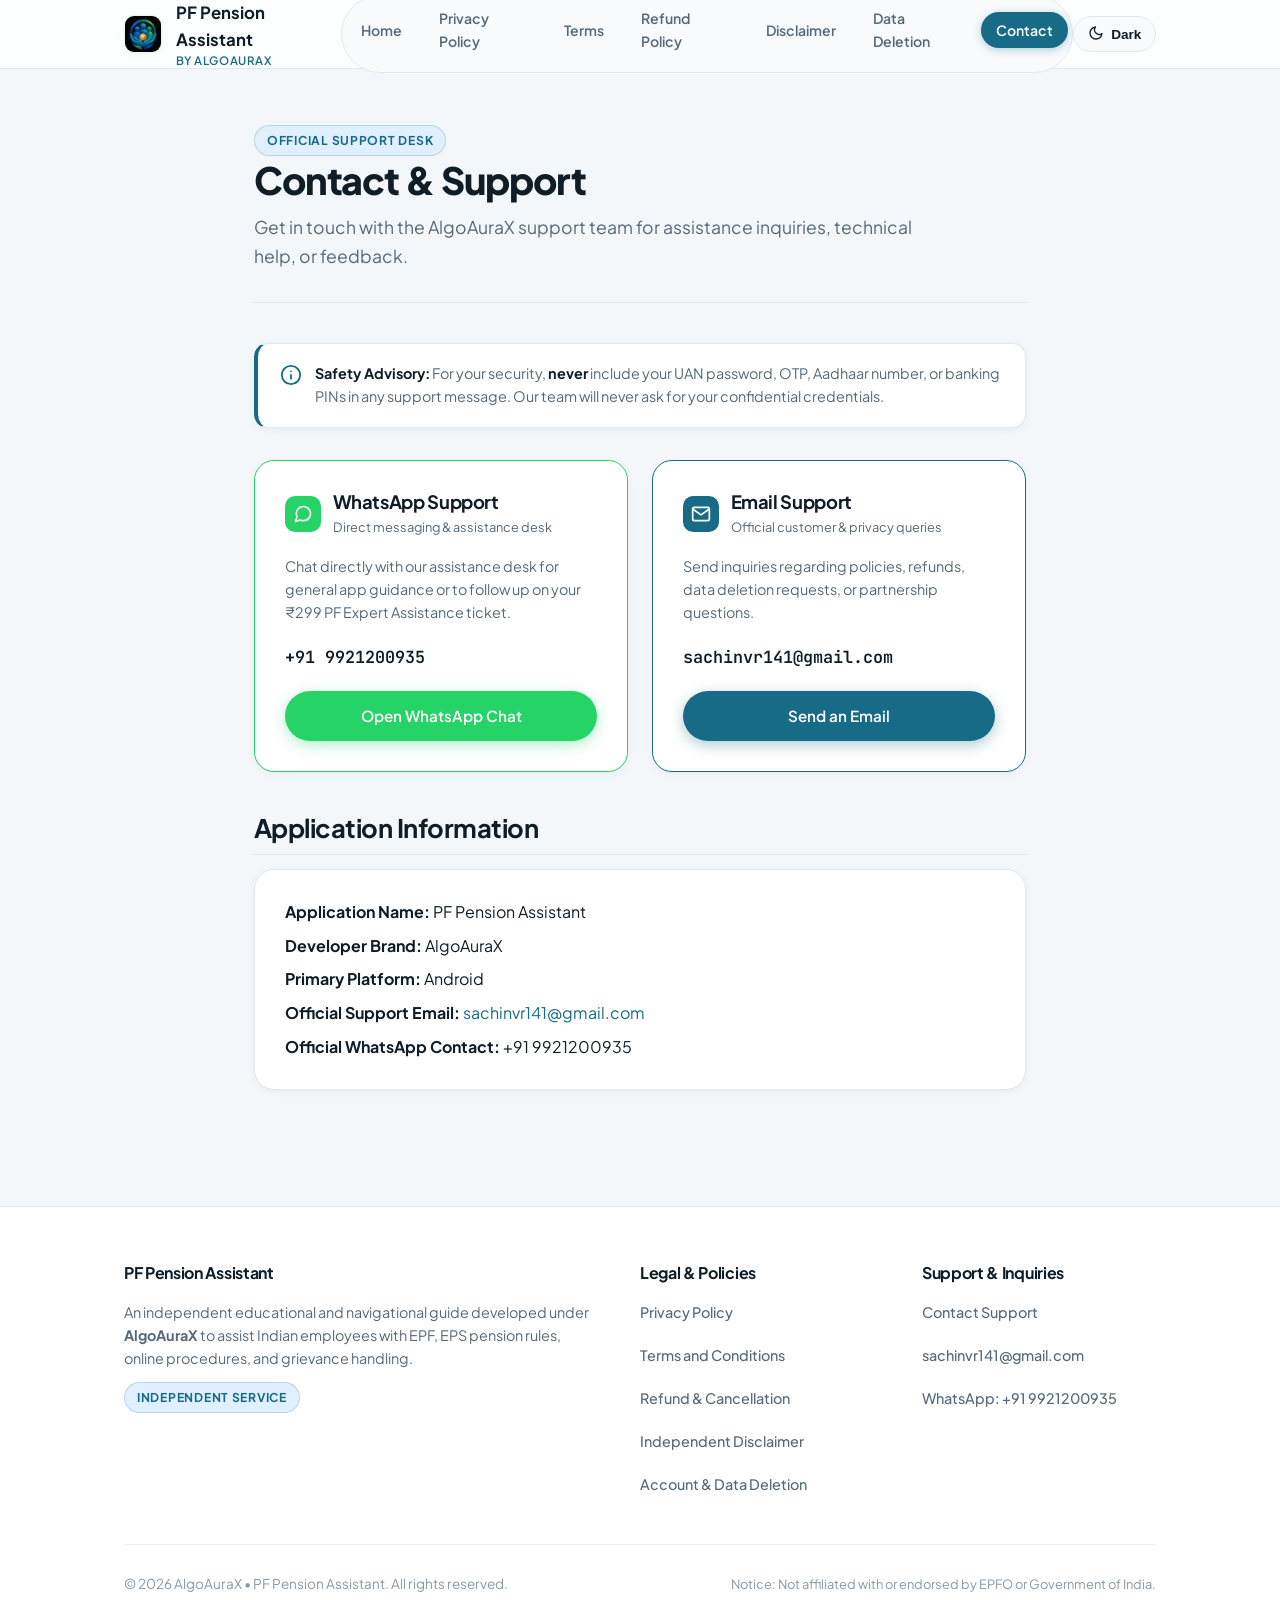
==== contact/index.html @ 3900a59a "feat: inject Plus Jakarta Sans Google Font and cache-bust all 7 pages v5" ====
<!DOCTYPE html>
<html lang="en">
<head>
  <meta charset="UTF-8">
  <meta name="viewport" content="width=device-width, initial-scale=1.0">
  <title>Contact & Support — PF Pension Assistant</title>
  <meta name="description" content="Official verified support channels for PF Pension Assistant users via Email and WhatsApp Business.">
  <meta name="theme-color" content="#176B87">
  <link rel="preconnect" href="https://fonts.googleapis.com">
  <link rel="preconnect" href="https://fonts.gstatic.com" crossorigin>
  <link href="https://fonts.googleapis.com/css2?family=Plus+Jakarta+Sans:wght@400;500;600;700;800&family=JetBrains+Mono:wght@500;600&display=swap" rel="stylesheet">
  <link rel="stylesheet" href="../css/style.css?v=5">

  <link rel="icon" type="image/png" sizes="32x32" href="../images/favicon-32x32.png?v=1792519978">
  <link rel="apple-touch-icon" sizes="192x192" href="../images/icon-192.png?v=1792519978">
</head>
<body>
  <header class="site-header">
    <div class="container header-inner">
      <a href="../" class="brand-link" aria-label="PF Pension Assistant Home">
        <img src="../images/app-logo.png?v=1792519978" alt="PF Pension Assistant Logo" class="brand-logo-img">
        <div>
          <span>PF Pension Assistant</span>
          <span class="brand-sub">by AlgoAuraX</span>
        </div>
      </a>

      <nav aria-label="Main Navigation">
        <ul class="nav-links">
          <li><a href="../" class="">Home</a></li>
          <li><a href="../privacy-policy/" class="">Privacy Policy</a></li>
          <li><a href="../terms/" class="">Terms</a></li>
          <li><a href="../refund-policy/" class="">Refund Policy</a></li>
          <li><a href="../disclaimer/" class="">Disclaimer</a></li>
          <li><a href="../data-deletion/" class="">Data Deletion</a></li>
          <li><a href="../contact/" class="active">Contact</a></li>
        </ul>
      </nav>

      <div class="header-actions">
        <button type="button" class="theme-toggle" aria-label="Toggle dark/light theme">
          <span class="theme-toggle-icon" aria-hidden="true">
            <svg width="16" height="16" viewBox="0 0 24 24" fill="none" stroke="currentColor" stroke-width="2" stroke-linecap="round" stroke-linejoin="round"><path d="M21 12.79A9 9 0 1 1 11.21 3 7 7 0 0 0 21 12.79z"/></svg>
          </span>
          <span class="theme-toggle-label">Dark</span>
        </button>

        <button type="button" class="mobile-menu-btn" aria-label="Open navigation menu" aria-expanded="false">
          <svg width="22" height="22" viewBox="0 0 24 24" fill="none" stroke="currentColor" stroke-width="2" stroke-linecap="round" stroke-linejoin="round"><line x1="3" y1="12" x2="21" y2="12"/><line x1="3" y1="6" x2="21" y2="6"/><line x1="3" y1="18" x2="21" y2="18"/></svg>
        </button>
      </div>
    </div>

    <div class="mobile-nav-menu" aria-label="Mobile Navigation">
      <ul>
        <li><a href="../" class="">Home</a></li>
        <li><a href="../privacy-policy/" class="">Privacy Policy</a></li>
        <li><a href="../terms/" class="">Terms</a></li>
        <li><a href="../refund-policy/" class="">Refund Policy</a></li>
        <li><a href="../disclaimer/" class="">Disclaimer</a></li>
        <li><a href="../data-deletion/" class="">Data Deletion</a></li>
        <li><a href="../contact/" class="active">Contact</a></li>
      </ul>
    </div>
  </header>

  <main id="main-content">

    <div class="container content-wrap">
      <div class="page-header">
        <div class="badge badge-primary">Official Support Desk</div>
        <h1 class="page-title">Contact & Support</h1>
        <p class="page-subtitle">Get in touch with the AlgoAuraX support team for assistance inquiries, technical help, or feedback.</p>
      </div>

      <div class="disclaimer-banner">
        <svg class="disclaimer-banner-icon" viewBox="0 0 24 24" fill="none" stroke="currentColor" stroke-width="2" stroke-linecap="round" stroke-linejoin="round">
          <circle cx="12" cy="12" r="10"/><line x1="12" y1="16" x2="12" y2="12"/><line x1="12" y1="8" x2="12.01" y2="8"/>
        </svg>
        <div>
          <strong>Safety Advisory:</strong> For your security, <strong>never</strong> include your UAN password, OTP, Aadhaar number, or banking PINs in any support message. Our team will never ask for your confidential credentials.
        </div>
      </div>

      <div class="legal-content">
        <div style="display: grid; grid-template-columns: repeat(auto-fit, minmax(300px, 1fr)); gap: 1.5rem; margin-bottom: 2.5rem;">
          <!-- WhatsApp Channel -->
          <div class="card" style="border: 1px solid #25D366; background: var(--color-surface);">
            <div style="display: flex; align-items: center; gap: 0.75rem; margin-bottom: 1rem;">
              <span style="display: inline-flex; width: 36px; height: 36px; background: #25D366; border-radius: var(--radius-sm); align-items: center; justify-content: center; color: #FFF;">
                <svg width="20" height="20" viewBox="0 0 24 24" fill="none" stroke="currentColor" stroke-width="2" stroke-linecap="round" stroke-linejoin="round"><path d="M21 11.5a8.38 8.38 0 0 1-.9 3.8 8.5 8.5 0 0 1-7.6 4.7 8.38 8.38 0 0 1-3.8-.9L3 21l1.9-5.7a8.38 8.38 0 0 1-.9-3.8 8.5 8.5 0 0 1 4.7-7.6 8.38 8.38 0 0 1 3.8-.9h.5a8.48 8.48 0 0 1 8 8v.5z"/></svg>
              </span>
              <div>
                <h3 style="margin: 0; font-size: 1.15rem;">WhatsApp Support</h3>
                <span style="font-size: 0.8rem; color: var(--color-text-secondary);">Direct messaging & assistance desk</span>
              </div>
            </div>
            <p style="font-size: 0.9rem; color: var(--color-text-secondary); margin-bottom: 1.25rem;">
              Chat directly with our assistance desk for general app guidance or to follow up on your ₹299 PF Expert Assistance ticket.
            </p>
            <div style="margin-bottom: 1.25rem; font-family: var(--font-mono); font-weight: 600; font-size: 1.05rem;">
              +91 9921200935
            </div>
            <a href="https://wa.me/919921200935?text=Hello%2C%20I%20need%20support%20with%20the%20PF%20Pension%20Assistant%20app." target="_blank" rel="noopener noreferrer" class="btn btn-whatsapp" style="width: 100%;">
              Open WhatsApp Chat
            </a>
          </div>

          <!-- Email Channel -->
          <div class="card" style="border: 1px solid var(--color-primary); background: var(--color-surface);">
            <div style="display: flex; align-items: center; gap: 0.75rem; margin-bottom: 1rem;">
              <span style="display: inline-flex; width: 36px; height: 36px; background: var(--color-primary); border-radius: var(--radius-sm); align-items: center; justify-content: center; color: #FFF;">
                <svg width="20" height="20" viewBox="0 0 24 24" fill="none" stroke="currentColor" stroke-width="2" stroke-linecap="round" stroke-linejoin="round"><path d="M4 4h16c1.1 0 2 .9 2 2v12c0 1.1-.9 2-2 2H4c-1.1 0-2-.9-2-2V6c0-1.1.9-2 2-2z"/><polyline points="22,6 12,13 2,6"/></svg>
              </span>
              <div>
                <h3 style="margin: 0; font-size: 1.15rem;">Email Support</h3>
                <span style="font-size: 0.8rem; color: var(--color-text-secondary);">Official customer & privacy queries</span>
              </div>
            </div>
            <p style="font-size: 0.9rem; color: var(--color-text-secondary); margin-bottom: 1.25rem;">
              Send inquiries regarding policies, refunds, data deletion requests, or partnership questions.
            </p>
            <div style="margin-bottom: 1.25rem; font-family: var(--font-mono); font-weight: 600; font-size: 1.05rem; word-break: break-all;">
              sachinvr141@gmail.com
            </div>
            <a href="mailto:sachinvr141@gmail.com?subject=Support%20Inquiry%20-%20PF%20Pension%20Assistant" class="btn btn-primary" style="width: 100%;">
              Send an Email
            </a>
          </div>
        </div>

        <section class="legal-section">
          <h2>Application Information</h2>
          <div class="card">
            <p style="margin-bottom: 0.5rem;"><strong>Application Name:</strong> PF Pension Assistant</p>
            <p style="margin-bottom: 0.5rem;"><strong>Developer Brand:</strong> AlgoAuraX</p>
            <p style="margin-bottom: 0.5rem;"><strong>Primary Platform:</strong> Android</p>
            <p style="margin-bottom: 0.5rem;"><strong>Official Support Email:</strong> <a href="mailto:sachinvr141@gmail.com">sachinvr141@gmail.com</a></p>
            <p style="margin-bottom: 0;"><strong>Official WhatsApp Contact:</strong> +91 9921200935</p>
          </div>
        </section>
      </div>
    </div>

  </main>

  <footer class="site-footer">
    <div class="container">
      <div class="footer-grid">
        <div class="footer-col">
          <h4>PF Pension Assistant</h4>
          <p style="font-size: 0.9rem; margin-bottom: 0.75rem;">
            An independent educational and navigational guide developed under <strong>AlgoAuraX</strong> to assist Indian employees with EPF, EPS pension rules, online procedures, and grievance handling.
          </p>
          <div class="badge badge-primary">Independent Service</div>
        </div>

        <div class="footer-col">
          <h4>Legal & Policies</h4>
          <ul class="footer-links">
            <li><a href="../privacy-policy/">Privacy Policy</a></li>
            <li><a href="../terms/">Terms and Conditions</a></li>
            <li><a href="../refund-policy/">Refund & Cancellation</a></li>
            <li><a href="../disclaimer/">Independent Disclaimer</a></li>
            <li><a href="../data-deletion/">Account & Data Deletion</a></li>
          </ul>
        </div>

        <div class="footer-col">
          <h4>Support & Inquiries</h4>
          <ul class="footer-links">
            <li><a href="../contact/">Contact Support</a></li>
            <li><a href="mailto:sachinvr141@gmail.com">sachinvr141@gmail.com</a></li>
            <li><a href="https://wa.me/919921200935" target="_blank" rel="noopener noreferrer">WhatsApp: +91 9921200935</a></li>
          </ul>
        </div>
      </div>

      <div class="footer-bottom">
        <div>&copy; 2026 AlgoAuraX &bull; PF Pension Assistant. All rights reserved.</div>
        <div style="font-size: 0.8rem;">
          Notice: Not affiliated with or endorsed by EPFO or Government of India.
        </div>
      </div>
    </div>
  </footer>

  <script src="../js/main.js"></script>
</body>
</html>
---- css/style.css ----
/* ==========================================================================
   PF Pension Assistant (AlgoAuraX) — Premium Modern FinTech Stylesheet
   Designed with iOS 18 / Apple FinTech aesthetics, Bento Grid,
   Glassmorphism, subtle micro-interactions & restrained Teal/Navy palette.
   ========================================================================== */

@import url('https://fonts.googleapis.com/css2?family=Plus+Jakarta+Sans:wght@400;500;600;700;800&family=JetBrains+Mono:wght@500;600&display=swap');

:root {
  /* Brand Palette (Android App Exact Teal) */
  --color-primary: #176B87;
  --color-primary-rgb: 23, 107, 135;
  --color-accent: #087E8B;
  --color-accent-rgb: 8, 126, 139;
  --color-primary-dark: #00526A;
  --color-primary-light: #B6E7FF;
  --color-primary-container: #E1F0FF;

  /* Surfaces & Backgrounds (Light - Apple Soft Slate) */
  --color-bg: #F4F7F9;
  --color-surface: #FFFFFF;
  --color-surface-translucent: rgba(255, 255, 255, 0.82);
  --color-surface-subtle: #F8FAFC;
  --color-surface-hover: #EEF4F7;

  /* Typography */
  --color-text-main: #0F1D27;
  --color-text-secondary: #566978;
  --color-text-muted: #8899A6;

  /* Borders & Dividers */
  --color-border: #E2E8F0;
  --color-border-subtle: rgba(15, 29, 39, 0.06);

  /* Semantic */
  --color-success: #10B981;
  --color-success-bg: #ECFDF5;
  --color-warning: #F59E0B;
  --color-warning-bg: #FFFBEB;
  --color-error: #EF4444;
  --color-error-bg: #FEF2F2;

  /* Premium Apple Elevations */
  --shadow-xs: 0 1px 2px rgba(15, 29, 39, 0.04);
  --shadow-sm: 0 2px 8px rgba(15, 29, 39, 0.04), 0 1px 2px rgba(15, 29, 39, 0.02);
  --shadow-md: 0 8px 24px -4px rgba(15, 29, 39, 0.07), 0 2px 6px -1px rgba(15, 29, 39, 0.04);
  --shadow-lg: 0 20px 32px -8px rgba(15, 29, 39, 0.09), 0 4px 12px -2px rgba(15, 29, 39, 0.04);
  --shadow-glow: 0 0 40px -10px rgba(23, 107, 135, 0.25);

  /* Typography */
  --font-family: 'Plus Jakarta Sans', -apple-system, BlinkMacSystemFont, "Segoe UI", Roboto, sans-serif;
  --font-mono: 'JetBrains Mono', ui-monospace, SFMono-Regular, monospace;

  /* Radius */
  --radius-xs: 6px;
  --radius-sm: 10px;
  --radius-md: 14px;
  --radius-lg: 20px;
  --radius-xl: 26px;
  --radius-full: 9999px;

  /* Max widths */
  --container-max: 1080px;
  --content-max: 820px;
}

[data-theme="dark"] {
  /* Brand & Accents (Dark Mode) */
  --color-primary: #58B7C5;
  --color-primary-rgb: 88, 183, 197;
  --color-accent: #58B7C5;
  --color-primary-dark: #3BA0B0;
  --color-primary-light: #004D64;
  --color-primary-container: #15323D;

  /* Surfaces & Backgrounds (Dark - Deep FinTech OLED Charcoal) */
  --color-bg: #0C1217;
  --color-surface: #141C23;
  --color-surface-translucent: rgba(20, 28, 35, 0.85);
  --color-surface-subtle: #10171D;
  --color-surface-hover: #1A2631;

  /* Typography (Dark) */
  --color-text-main: #F4F7FA;
  --color-text-secondary: #A0B1C0;
  --color-text-muted: #6B7C8C;

  /* Borders & Dividers (Dark) */
  --color-border: #23313E;
  --color-border-subtle: rgba(255, 255, 255, 0.06);

  /* Semantic (Dark) */
  --color-success: #34D399;
  --color-success-bg: #064E3B;
  --color-warning: #FBBF24;
  --color-warning-bg: #451A03;
  --color-error: #F87171;
  --color-error-bg: #450A0A;

  /* Shadows (Dark) */
  --shadow-xs: 0 1px 2px rgba(0, 0, 0, 0.3);
  --shadow-sm: 0 2px 8px rgba(0, 0, 0, 0.35);
  --shadow-md: 0 8px 24px -4px rgba(0, 0, 0, 0.45);
  --shadow-lg: 0 20px 36px -8px rgba(0, 0, 0, 0.6);
  --shadow-glow: 0 0 40px -10px rgba(88, 183, 197, 0.2);
}

/* Base reset */
*, *::before, *::after {
  box-sizing: border-box;
  margin: 0;
  padding: 0;
}

html {
  font-family: var(--font-family);
  font-size: 16px;
  line-height: 1.6;
  color: var(--color-text-main);
  background-color: var(--color-bg);
  -webkit-font-smoothing: antialiased;
  -moz-osx-font-smoothing: grayscale;
  scroll-behavior: smooth;
  text-rendering: optimizeLegibility;
}

body {
  min-height: 100vh;
  display: flex;
  flex-direction: column;
  background-color: var(--color-bg);
  color: var(--color-text-main);
  transition: background-color 0.3s cubic-bezier(0.16, 1, 0.3, 1), color 0.3s cubic-bezier(0.16, 1, 0.3, 1);
  overflow-x: hidden;
}

/* Reduced motion preference */
@media (prefers-reduced-motion: reduce) {
  *, *::before, *::after {
    animation-duration: 0.01ms !important;
    animation-iteration-count: 1 !important;
    transition-duration: 0.01ms !important;
    scroll-behavior: auto !important;
  }
}

a {
  color: var(--color-primary);
  text-decoration: none;
  transition: color 0.2s ease, opacity 0.2s ease;
}

a:hover {
  text-decoration: none;
  color: var(--color-primary-dark);
}

a:focus-visible, button:focus-visible, summary:focus-visible {
  outline: 2px solid var(--color-primary);
  outline-offset: 3px;
  border-radius: var(--radius-xs);
}

p {
  margin-bottom: 1.15rem;
}

p:last-child {
  margin-bottom: 0;
}

h1, h2, h3, h4, h5, h6 {
  color: var(--color-text-main);
  font-weight: 700;
  line-height: 1.25;
  letter-spacing: -0.02em;
  margin-bottom: 0.75rem;
}

h1 { font-size: 2.35rem; font-weight: 800; letter-spacing: -0.03em; }
h2 { font-size: 1.6rem; margin-top: 2rem; margin-bottom: 0.85rem; font-weight: 700; }
h3 { font-size: 1.25rem; margin-top: 1.5rem; margin-bottom: 0.65rem; }

ul, ol {
  margin-bottom: 1.25rem;
  padding-left: 1.5rem;
}

li {
  margin-bottom: 0.5rem;
  color: var(--color-text-main);
}

code, kbd {
  font-family: var(--font-mono);
  font-size: 0.88em;
  background: var(--color-surface-hover);
  padding: 0.15em 0.4em;
  border-radius: var(--radius-xs);
  border: 1px solid var(--color-border);
  color: var(--color-primary);
}

/* Layout Container */
.container {
  width: 100%;
  max-width: var(--container-max);
  margin-left: auto;
  margin-right: auto;
  padding-left: 1.5rem;
  padding-right: 1.5rem;
}

.content-wrap {
  max-width: var(--content-max);
  margin-left: auto;
  margin-right: auto;
}

/* Header & Shared Glassmorphic Navigation */
.site-header {
  position: sticky;
  top: 0;
  z-index: 100;
  background-color: var(--color-surface-translucent);
  border-bottom: 1px solid var(--color-border);
  backdrop-filter: blur(18px) saturate(180%);
  -webkit-backdrop-filter: blur(18px) saturate(180%);
  transition: background-color 0.3s ease, border-color 0.3s ease;
}

.header-inner {
  display: flex;
  align-items: center;
  justify-content: space-between;
  height: 68px;
}

.brand-link {
  display: flex;
  align-items: center;
  gap: 0.85rem;
  text-decoration: none;
  color: var(--color-text-main);
  font-weight: 700;
  font-size: 1.05rem;
}

.brand-logo-img {
  width: 38px;
  height: 38px;
  object-fit: cover;
  border-radius: var(--radius-sm);
  flex-shrink: 0;
  box-shadow: var(--shadow-sm);
  border: 1px solid var(--color-border-subtle);
}

.brand-sub {
  font-size: 0.72rem;
  font-weight: 600;
  text-transform: uppercase;
  letter-spacing: 0.05em;
  color: var(--color-primary);
  display: block;
  line-height: 1.2;
}

.nav-links {
  display: flex;
  align-items: center;
  gap: 0.4rem;
  list-style: none;
  padding: 0;
  margin: 0;
  background: var(--color-surface-subtle);
  padding: 4px;
  border-radius: var(--radius-full);
  border: 1px solid var(--color-border);
}

.nav-links a {
  color: var(--color-text-secondary);
  font-size: 0.88rem;
  font-weight: 600;
  padding: 0.45rem 0.95rem;
  border-radius: var(--radius-full);
  transition: all 0.2s cubic-bezier(0.16, 1, 0.3, 1);
  display: inline-block;
}

.nav-links a:hover {
  color: var(--color-text-main);
  background: var(--color-surface-hover);
}

.nav-links a.active {
  color: #FFFFFF !important;
  background: var(--color-primary);
  box-shadow: 0 2px 8px rgba(var(--color-primary-rgb), 0.3);
}

.header-actions {
  display: flex;
  align-items: center;
  gap: 0.75rem;
}

/* Theme Toggle Button */
.theme-toggle {
  background: var(--color-surface-subtle);
  border: 1px solid var(--color-border);
  color: var(--color-text-main);
  padding: 0.45rem 0.85rem;
  border-radius: var(--radius-full);
  cursor: pointer;
  display: inline-flex;
  align-items: center;
  gap: 0.45rem;
  font-size: 0.85rem;
  font-weight: 600;
  transition: all 0.2s ease;
}

.theme-toggle:hover {
  background: var(--color-surface-hover);
  transform: translateY(-1px);
}

.mobile-menu-btn {
  display: none;
  background: var(--color-surface-subtle);
  border: 1px solid var(--color-border);
  color: var(--color-text-main);
  padding: 0.45rem 0.65rem;
  border-radius: var(--radius-sm);
  cursor: pointer;
}

/* Mobile Nav Drawer */
.mobile-nav-menu {
  display: none;
  background-color: var(--color-surface);
  border-bottom: 1px solid var(--color-border);
  padding: 1.25rem 1.5rem;
}

.mobile-nav-menu.open {
  display: block;
  animation: slideDown 0.25s ease-out;
}

@keyframes slideDown {
  from { opacity: 0; transform: translateY(-8px); }
  to { opacity: 1; transform: translateY(0); }
}

.mobile-nav-menu ul {
  list-style: none;
  padding: 0;
  margin: 0;
  display: flex;
  flex-direction: column;
  gap: 0.5rem;
}

.mobile-nav-menu a {
  display: block;
  padding: 0.65rem 0.85rem;
  font-size: 1rem;
  font-weight: 600;
  color: var(--color-text-main);
  border-radius: var(--radius-sm);
}

.mobile-nav-menu a.active {
  color: #FFFFFF;
  background: var(--color-primary);
}

/* Disclaimer Banner Component */
.disclaimer-banner {
  background: var(--color-surface);
  border: 1px solid var(--color-border);
  border-left: 4px solid var(--color-primary);
  border-radius: var(--radius-md);
  padding: 1.15rem 1.35rem;
  display: flex;
  align-items: flex-start;
  gap: 0.85rem;
  margin: 2rem 0;
  font-size: 0.9rem;
  line-height: 1.6;
  color: var(--color-text-secondary);
  box-shadow: var(--shadow-sm);
}

.disclaimer-banner-icon {
  width: 22px;
  height: 22px;
  color: var(--color-primary);
  flex-shrink: 0;
  margin-top: 2px;
}

.disclaimer-banner strong {
  color: var(--color-text-main);
}

/* Modern Bento Grid Cards */
.card {
  background-color: var(--color-surface);
  border: 1px solid var(--color-border);
  border-radius: var(--radius-lg);
  padding: 1.85rem;
  box-shadow: var(--shadow-sm);
  transition: transform 0.25s cubic-bezier(0.16, 1, 0.3, 1), box-shadow 0.25s cubic-bezier(0.16, 1, 0.3, 1), border-color 0.2s ease;
  position: relative;
  overflow: hidden;
}

.card:hover {
  transform: translateY(-3px);
  box-shadow: var(--shadow-md);
  border-color: rgba(var(--color-primary-rgb), 0.35);
}

.card-title {
  font-size: 1.3rem;
  font-weight: 700;
  margin-bottom: 0.6rem;
  color: var(--color-text-main);
}

.card-subtitle {
  font-size: 0.95rem;
  color: var(--color-text-secondary);
  line-height: 1.55;
}

/* Apple Buttons */
.btn {
  display: inline-flex;
  align-items: center;
  justify-content: center;
  gap: 0.55rem;
  font-size: 0.95rem;
  font-weight: 600;
  padding: 0.75rem 1.45rem;
  border-radius: var(--radius-full);
  border: 1px solid transparent;
  cursor: pointer;
  text-decoration: none !important;
  transition: all 0.2s cubic-bezier(0.16, 1, 0.3, 1);
  box-shadow: var(--shadow-xs);
}

.btn:active {
  transform: scale(0.97);
}

.btn-primary {
  background-color: var(--color-primary);
  color: #FFFFFF !important;
  box-shadow: 0 4px 14px rgba(var(--color-primary-rgb), 0.35);
}

.btn-primary:hover {
  background-color: var(--color-primary-dark);
  box-shadow: 0 6px 20px rgba(var(--color-primary-rgb), 0.45);
  transform: translateY(-1px);
}

.btn-secondary {
  background-color: var(--color-surface);
  border-color: var(--color-border);
  color: var(--color-text-main) !important;
}

.btn-secondary:hover {
  background-color: var(--color-surface-hover);
  border-color: var(--color-text-muted);
  transform: translateY(-1px);
}

.btn-whatsapp {
  background-color: #25D366;
  color: #FFFFFF !important;
  box-shadow: 0 4px 14px rgba(37, 211, 102, 0.35);
}

.btn-whatsapp:hover {
  background-color: #20BA5A;
  box-shadow: 0 6px 20px rgba(37, 211, 102, 0.45);
  transform: translateY(-1px);
}

/* Badges */
.badge {
  display: inline-flex;
  align-items: center;
  gap: 0.4rem;
  padding: 0.3rem 0.75rem;
  font-size: 0.76rem;
  font-weight: 700;
  text-transform: uppercase;
  letter-spacing: 0.06em;
  border-radius: var(--radius-full);
}

.badge-primary {
  background-color: var(--color-primary-container);
  color: var(--color-primary);
  border: 1px solid rgba(var(--color-primary-rgb), 0.2);
}

.badge-success {
  background-color: var(--color-success-bg);
  color: var(--color-success);
}

/* Page Headers */
.page-header {
  padding: 3.5rem 0 2rem;
  border-bottom: 1px solid var(--color-border-subtle);
  margin-bottom: 2.5rem;
}

.page-title {
  font-size: 2.35rem;
  margin-bottom: 0.65rem;
}

.page-subtitle {
  font-size: 1.1rem;
  color: var(--color-text-secondary);
  max-width: 680px;
  line-height: 1.6;
}

.meta-info {
  display: flex;
  align-items: center;
  flex-wrap: wrap;
  gap: 1.25rem;
  margin-top: 1.25rem;
  font-size: 0.88rem;
  color: var(--color-text-muted);
}

/* Legal text styling */
.legal-content {
  padding-bottom: 4.5rem;
}

.legal-section {
  margin-bottom: 2.75rem;
}

.legal-section h2 {
  display: flex;
  align-items: center;
  gap: 0.5rem;
  border-bottom: 1px solid var(--color-border-subtle);
  padding-bottom: 0.65rem;
}

.highlight-box {
  background-color: var(--color-surface);
  border-left: 4px solid var(--color-primary);
  border-radius: 0 var(--radius-sm) var(--radius-sm) 0;
  padding: 1.25rem 1.45rem;
  margin: 1.45rem 0;
  font-size: 0.95rem;
  box-shadow: var(--shadow-xs);
  border-top: 1px solid var(--color-border-subtle);
  border-right: 1px solid var(--color-border-subtle);
  border-bottom: 1px solid var(--color-border-subtle);
}

.highlight-box.warning {
  border-left-color: var(--color-warning);
  background-color: var(--color-warning-bg);
}

.highlight-box.danger {
  border-left-color: var(--color-error);
  background-color: var(--color-error-bg);
}

/* Footer */
.site-footer {
  margin-top: auto;
  background-color: var(--color-surface);
  border-top: 1px solid var(--color-border);
  padding: 3.5rem 0 2rem;
  color: var(--color-text-secondary);
  font-size: 0.9rem;
  transition: background-color 0.3s ease, border-color 0.3s ease;
}

.footer-grid {
  display: grid;
  grid-template-columns: 2fr 1fr 1fr;
  gap: 3rem;
  margin-bottom: 2.5rem;
}

.footer-col h4 {
  font-size: 1rem;
  color: var(--color-text-main);
  margin-bottom: 1.15rem;
  font-weight: 700;
}

.footer-links {
  list-style: none;
  padding: 0;
  margin: 0;
  display: flex;
  flex-direction: column;
  gap: 0.75rem;
}

.footer-links a {
  color: var(--color-text-secondary);
  font-size: 0.9rem;
  font-weight: 500;
}

.footer-links a:hover {
  color: var(--color-primary);
}

.footer-bottom {
  border-top: 1px solid var(--color-border-subtle);
  padding-top: 1.75rem;
  display: flex;
  flex-wrap: wrap;
  align-items: center;
  justify-content: space-between;
  gap: 1.25rem;
  font-size: 0.85rem;
  color: var(--color-text-muted);
}

/* Responsive Breakpoints */
@media (max-width: 860px) {
  .nav-links {
    display: none;
  }
  .mobile-menu-btn {
    display: inline-flex;
  }
  .footer-grid {
    grid-template-columns: 1fr;
    gap: 2rem;
  }
  h1 { font-size: 2rem; }
  h2 { font-size: 1.45rem; }
  .page-title { font-size: 2rem; }
}
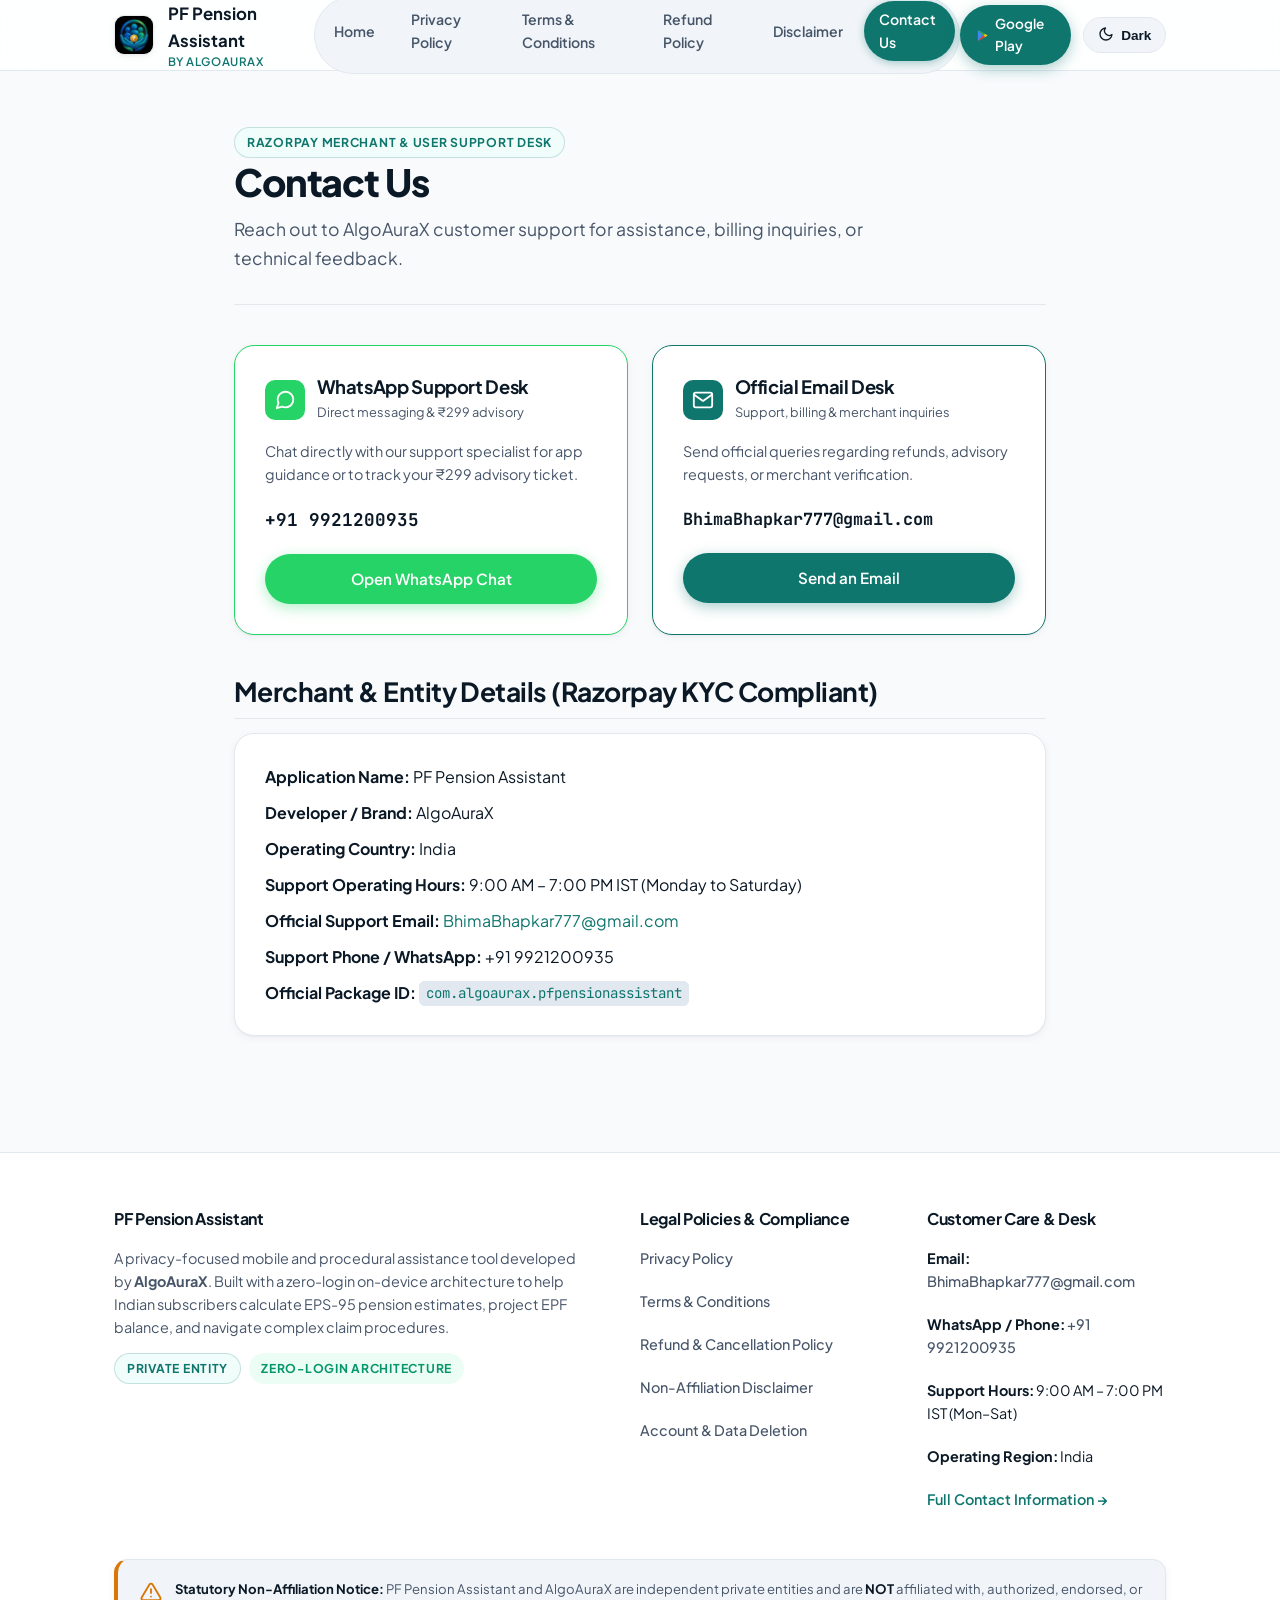
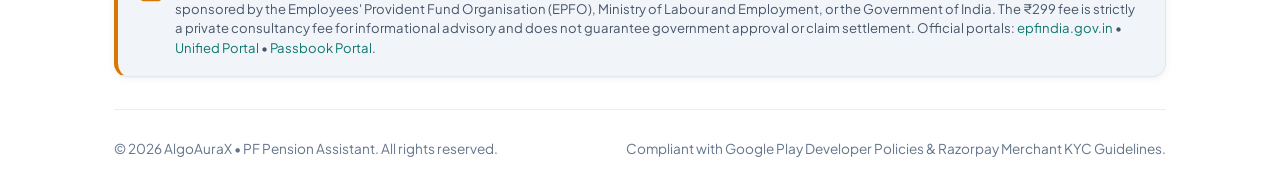
==== commit c1528d3b: "feat: complete website overhaul with Executive Navy/Teal palette, EPS-95 showcase, Razorpay KYC & Go" ====
--- a/contact/index.html
+++ b/contact/index.html
@@ -3,22 +3,21 @@
 <head>
   <meta charset="UTF-8">
   <meta name="viewport" content="width=device-width, initial-scale=1.0">
-  <title>Contact & Support — PF Pension Assistant</title>
-  <meta name="description" content="Official verified support channels for PF Pension Assistant users via Email and WhatsApp Business.">
-  <meta name="theme-color" content="#176B87">
+  <title>Contact Us & Support — PF Pension Assistant</title>
+  <meta name="description" content="Official support desk for PF Pension Assistant. Email: BhimaBhapkar777@gmail.com, WhatsApp: +91 9921200935 (9 AM - 7 PM IST, Mon-Sat).">
+  <meta name="theme-color" content="#0F766E">
   <link rel="preconnect" href="https://fonts.googleapis.com">
   <link rel="preconnect" href="https://fonts.gstatic.com" crossorigin>
   <link href="https://fonts.googleapis.com/css2?family=Plus+Jakarta+Sans:wght@400;500;600;700;800&family=JetBrains+Mono:wght@500;600&display=swap" rel="stylesheet">
-  <link rel="stylesheet" href="../css/style.css?v=5">
-
-  <link rel="icon" type="image/png" sizes="32x32" href="../images/favicon-32x32.png?v=1792519978">
-  <link rel="apple-touch-icon" sizes="192x192" href="../images/icon-192.png?v=1792519978">
+  <link rel="stylesheet" href="../css/style.css?v=6">
+  <link rel="icon" type="image/png" sizes="32x32" href="../images/favicon-32x32.png?v=6">
+  <link rel="apple-touch-icon" sizes="192x192" href="../images/icon-192.png?v=6">
 </head>
 <body>
   <header class="site-header">
     <div class="container header-inner">
       <a href="../" class="brand-link" aria-label="PF Pension Assistant Home">
-        <img src="../images/app-logo.png?v=1792519978" alt="PF Pension Assistant Logo" class="brand-logo-img">
+        <img src="../images/app-logo.png?v=6" alt="PF Pension Assistant Logo" class="brand-logo-img">
         <div>
           <span>PF Pension Assistant</span>
           <span class="brand-sub">by AlgoAuraX</span>
@@ -29,15 +28,19 @@
         <ul class="nav-links">
           <li><a href="../" class="">Home</a></li>
           <li><a href="../privacy-policy/" class="">Privacy Policy</a></li>
-          <li><a href="../terms/" class="">Terms</a></li>
+          <li><a href="../terms/" class="">Terms & Conditions</a></li>
           <li><a href="../refund-policy/" class="">Refund Policy</a></li>
           <li><a href="../disclaimer/" class="">Disclaimer</a></li>
-          <li><a href="../data-deletion/" class="">Data Deletion</a></li>
-          <li><a href="../contact/" class="active">Contact</a></li>
+          <li><a href="../contact/" class="active">Contact Us</a></li>
         </ul>
       </nav>
 
       <div class="header-actions">
+        <a href="https://play.google.com/store/apps/details?id=com.algoaurax.pfpensionassistant" target="_blank" rel="noopener noreferrer" class="btn btn-primary nav-play-btn" style="padding: 0.45rem 1rem; font-size: 0.85rem; display: inline-flex; align-items: center; gap: 0.45rem;">
+          <svg width="15" height="15" viewBox="0 0 512 512" fill="currentColor"><path fill="#4285F4" d="M47.1 23.3c-4.4 5.3-7.1 13.5-7.1 24.3v416.8c0 10.8 2.7 19 7.1 24.3l3.6 3.6 233.5-233.5v-5.6L50.7 19.7l-3.6 3.6z"/><path fill="#FBBC04" d="M361.3 335.7l-77.1-77.1v-5.6l77.1-77.1 1.7 1 91.5 52c26.1 14.8 26.1 39.1 0 54l-91.5 52-1.7.8z"/><path fill="#EA4335" d="M284.2 253L50.7 486.5c8.6 9.1 22.8 10.3 39 1.1l271.6-154.4-77.1-77.2z"/><path fill="#34A853" d="M284.2 258.6l77.1-77.1L89.7 27.1C73.5 17.9 59.3 19.1 50.7 28.2L284.2 258.6z"/></svg>
+          Google Play
+        </a>
+
         <button type="button" class="theme-toggle" aria-label="Toggle dark/light theme">
           <span class="theme-toggle-icon" aria-hidden="true">
             <svg width="16" height="16" viewBox="0 0 24 24" fill="none" stroke="currentColor" stroke-width="2" stroke-linecap="round" stroke-linejoin="round"><path d="M21 12.79A9 9 0 1 1 11.21 3 7 7 0 0 0 21 12.79z"/></svg>
@@ -55,11 +58,15 @@
       <ul>
         <li><a href="../" class="">Home</a></li>
         <li><a href="../privacy-policy/" class="">Privacy Policy</a></li>
-        <li><a href="../terms/" class="">Terms</a></li>
+        <li><a href="../terms/" class="">Terms & Conditions</a></li>
         <li><a href="../refund-policy/" class="">Refund Policy</a></li>
         <li><a href="../disclaimer/" class="">Disclaimer</a></li>
-        <li><a href="../data-deletion/" class="">Data Deletion</a></li>
-        <li><a href="../contact/" class="active">Contact</a></li>
+        <li><a href="../contact/" class="active">Contact Us</a></li>
+        <li style="margin-top: 0.5rem; padding-top: 0.5rem; border-top: 1px solid var(--color-border);">
+          <a href="https://play.google.com/store/apps/details?id=com.algoaurax.pfpensionassistant" target="_blank" rel="noopener noreferrer" style="color: var(--color-primary); font-weight: 700;">
+            Download on Google Play &rarr;
+          </a>
+        </li>
       </ul>
     </div>
   </header>
@@ -68,18 +75,9 @@
 
     <div class="container content-wrap">
       <div class="page-header">
-        <div class="badge badge-primary">Official Support Desk</div>
-        <h1 class="page-title">Contact & Support</h1>
-        <p class="page-subtitle">Get in touch with the AlgoAuraX support team for assistance inquiries, technical help, or feedback.</p>
-      </div>
-
-      <div class="disclaimer-banner">
-        <svg class="disclaimer-banner-icon" viewBox="0 0 24 24" fill="none" stroke="currentColor" stroke-width="2" stroke-linecap="round" stroke-linejoin="round">
-          <circle cx="12" cy="12" r="10"/><line x1="12" y1="16" x2="12" y2="12"/><line x1="12" y1="8" x2="12.01" y2="8"/>
-        </svg>
-        <div>
-          <strong>Safety Advisory:</strong> For your security, <strong>never</strong> include your UAN password, OTP, Aadhaar number, or banking PINs in any support message. Our team will never ask for your confidential credentials.
-        </div>
+        <div class="badge badge-primary">Razorpay Merchant & User Support Desk</div>
+        <h1 class="page-title">Contact Us</h1>
+        <p class="page-subtitle">Reach out to AlgoAuraX customer support for assistance, billing inquiries, or technical feedback.</p>
       </div>
 
       <div class="legal-content">
@@ -87,21 +85,21 @@
           <!-- WhatsApp Channel -->
           <div class="card" style="border: 1px solid #25D366; background: var(--color-surface);">
             <div style="display: flex; align-items: center; gap: 0.75rem; margin-bottom: 1rem;">
-              <span style="display: inline-flex; width: 36px; height: 36px; background: #25D366; border-radius: var(--radius-sm); align-items: center; justify-content: center; color: #FFF;">
-                <svg width="20" height="20" viewBox="0 0 24 24" fill="none" stroke="currentColor" stroke-width="2" stroke-linecap="round" stroke-linejoin="round"><path d="M21 11.5a8.38 8.38 0 0 1-.9 3.8 8.5 8.5 0 0 1-7.6 4.7 8.38 8.38 0 0 1-3.8-.9L3 21l1.9-5.7a8.38 8.38 0 0 1-.9-3.8 8.5 8.5 0 0 1 4.7-7.6 8.38 8.38 0 0 1 3.8-.9h.5a8.48 8.48 0 0 1 8 8v.5z"/></svg>
+              <span style="display: inline-flex; width: 40px; height: 40px; background: #25D366; border-radius: var(--radius-sm); align-items: center; justify-content: center; color: #FFF;">
+                <svg width="22" height="22" viewBox="0 0 24 24" fill="none" stroke="currentColor" stroke-width="2" stroke-linecap="round" stroke-linejoin="round"><path d="M21 11.5a8.38 8.38 0 0 1-.9 3.8 8.5 8.5 0 0 1-7.6 4.7 8.38 8.38 0 0 1-3.8-.9L3 21l1.9-5.7a8.38 8.38 0 0 1-.9-3.8 8.5 8.5 0 0 1 4.7-7.6 8.38 8.38 0 0 1 3.8-.9h.5a8.48 8.48 0 0 1 8 8v.5z"/></svg>
               </span>
               <div>
-                <h3 style="margin: 0; font-size: 1.15rem;">WhatsApp Support</h3>
-                <span style="font-size: 0.8rem; color: var(--color-text-secondary);">Direct messaging & assistance desk</span>
+                <h3 style="margin: 0; font-size: 1.15rem;">WhatsApp Support Desk</h3>
+                <span style="font-size: 0.8rem; color: var(--color-text-secondary);">Direct messaging & ₹299 advisory</span>
               </div>
             </div>
             <p style="font-size: 0.9rem; color: var(--color-text-secondary); margin-bottom: 1.25rem;">
-              Chat directly with our assistance desk for general app guidance or to follow up on your ₹299 PF Expert Assistance ticket.
+              Chat directly with our support specialist for app guidance or to track your ₹299 advisory ticket.
             </p>
-            <div style="margin-bottom: 1.25rem; font-family: var(--font-mono); font-weight: 600; font-size: 1.05rem;">
+            <div style="margin-bottom: 1.25rem; font-family: var(--font-mono); font-weight: 700; font-size: 1.1rem; color: var(--color-text-main);">
               +91 9921200935
             </div>
-            <a href="https://wa.me/919921200935?text=Hello%2C%20I%20need%20support%20with%20the%20PF%20Pension%20Assistant%20app." target="_blank" rel="noopener noreferrer" class="btn btn-whatsapp" style="width: 100%;">
+            <a href="https://wa.me/919921200935?text=Hello%20PF%20Pension%20Assistant%20Support" target="_blank" rel="noopener noreferrer" class="btn btn-whatsapp" style="width: 100%;">
               Open WhatsApp Chat
             </a>
           </div>
@@ -109,34 +107,36 @@
           <!-- Email Channel -->
           <div class="card" style="border: 1px solid var(--color-primary); background: var(--color-surface);">
             <div style="display: flex; align-items: center; gap: 0.75rem; margin-bottom: 1rem;">
-              <span style="display: inline-flex; width: 36px; height: 36px; background: var(--color-primary); border-radius: var(--radius-sm); align-items: center; justify-content: center; color: #FFF;">
-                <svg width="20" height="20" viewBox="0 0 24 24" fill="none" stroke="currentColor" stroke-width="2" stroke-linecap="round" stroke-linejoin="round"><path d="M4 4h16c1.1 0 2 .9 2 2v12c0 1.1-.9 2-2 2H4c-1.1 0-2-.9-2-2V6c0-1.1.9-2 2-2z"/><polyline points="22,6 12,13 2,6"/></svg>
+              <span style="display: inline-flex; width: 40px; height: 40px; background: var(--color-primary); border-radius: var(--radius-sm); align-items: center; justify-content: center; color: #FFF;">
+                <svg width="22" height="22" viewBox="0 0 24 24" fill="none" stroke="currentColor" stroke-width="2" stroke-linecap="round" stroke-linejoin="round"><path d="M4 4h16c1.1 0 2 .9 2 2v12c0 1.1-.9 2-2 2H4c-1.1 0-2-.9-2-2V6c0-1.1.9-2 2-2z"/><polyline points="22,6 12,13 2,6"/></svg>
               </span>
               <div>
-                <h3 style="margin: 0; font-size: 1.15rem;">Email Support</h3>
-                <span style="font-size: 0.8rem; color: var(--color-text-secondary);">Official customer & privacy queries</span>
+                <h3 style="margin: 0; font-size: 1.15rem;">Official Email Desk</h3>
+                <span style="font-size: 0.8rem; color: var(--color-text-secondary);">Support, billing & merchant inquiries</span>
               </div>
             </div>
             <p style="font-size: 0.9rem; color: var(--color-text-secondary); margin-bottom: 1.25rem;">
-              Send inquiries regarding policies, refunds, data deletion requests, or partnership questions.
+              Send official queries regarding refunds, advisory requests, or merchant verification.
             </p>
-            <div style="margin-bottom: 1.25rem; font-family: var(--font-mono); font-weight: 600; font-size: 1.05rem; word-break: break-all;">
-              sachinvr141@gmail.com
-            </div>
-            <a href="mailto:sachinvr141@gmail.com?subject=Support%20Inquiry%20-%20PF%20Pension%20Assistant" class="btn btn-primary" style="width: 100%;">
+            <div style="margin-bottom: 1.25rem; font-family: var(--font-mono); font-weight: 700; font-size: 1.05rem; color: var(--color-text-main); word-break: break-all;">
+              BhimaBhapkar777@gmail.com
+            </div>
+            <a href="mailto:BhimaBhapkar777@gmail.com?subject=Support%20Inquiry%20-%20PF%20Pension%20Assistant" class="btn btn-primary" style="width: 100%;">
               Send an Email
             </a>
           </div>
         </div>
 
         <section class="legal-section">
-          <h2>Application Information</h2>
+          <h2>Merchant & Entity Details (Razorpay KYC Compliant)</h2>
           <div class="card">
-            <p style="margin-bottom: 0.5rem;"><strong>Application Name:</strong> PF Pension Assistant</p>
-            <p style="margin-bottom: 0.5rem;"><strong>Developer Brand:</strong> AlgoAuraX</p>
-            <p style="margin-bottom: 0.5rem;"><strong>Primary Platform:</strong> Android</p>
-            <p style="margin-bottom: 0.5rem;"><strong>Official Support Email:</strong> <a href="mailto:sachinvr141@gmail.com">sachinvr141@gmail.com</a></p>
-            <p style="margin-bottom: 0;"><strong>Official WhatsApp Contact:</strong> +91 9921200935</p>
+            <p style="margin-bottom: 0.65rem;"><strong>Application Name:</strong> PF Pension Assistant</p>
+            <p style="margin-bottom: 0.65rem;"><strong>Developer / Brand:</strong> AlgoAuraX</p>
+            <p style="margin-bottom: 0.65rem;"><strong>Operating Country:</strong> India</p>
+            <p style="margin-bottom: 0.65rem;"><strong>Support Operating Hours:</strong> 9:00 AM – 7:00 PM IST (Monday to Saturday)</p>
+            <p style="margin-bottom: 0.65rem;"><strong>Official Support Email:</strong> <a href="mailto:BhimaBhapkar777@gmail.com">BhimaBhapkar777@gmail.com</a></p>
+            <p style="margin-bottom: 0.65rem;"><strong>Support Phone / WhatsApp:</strong> +91 9921200935</p>
+            <p style="margin-bottom: 0;"><strong>Official Package ID:</strong> <code>com.algoaurax.pfpensionassistant</code></p>
           </div>
         </section>
       </div>
@@ -149,38 +149,50 @@
       <div class="footer-grid">
         <div class="footer-col">
           <h4>PF Pension Assistant</h4>
-          <p style="font-size: 0.9rem; margin-bottom: 0.75rem;">
-            An independent educational and navigational guide developed under <strong>AlgoAuraX</strong> to assist Indian employees with EPF, EPS pension rules, online procedures, and grievance handling.
+          <p style="font-size: 0.9rem; margin-bottom: 0.85rem; line-height: 1.6;">
+            A privacy-focused mobile and procedural assistance tool developed by <strong>AlgoAuraX</strong>. Built with a zero-login on-device architecture to help Indian subscribers calculate EPS-95 pension estimates, project EPF balance, and navigate complex claim procedures.
           </p>
-          <div class="badge badge-primary">Independent Service</div>
+          <div style="display: flex; gap: 0.5rem; flex-wrap: wrap;">
+            <span class="badge badge-primary">Private Entity</span>
+            <span class="badge badge-success">Zero-Login Architecture</span>
+          </div>
         </div>
 
         <div class="footer-col">
-          <h4>Legal & Policies</h4>
+          <h4>Legal Policies & Compliance</h4>
           <ul class="footer-links">
             <li><a href="../privacy-policy/">Privacy Policy</a></li>
-            <li><a href="../terms/">Terms and Conditions</a></li>
-            <li><a href="../refund-policy/">Refund & Cancellation</a></li>
-            <li><a href="../disclaimer/">Independent Disclaimer</a></li>
+            <li><a href="../terms/">Terms & Conditions</a></li>
+            <li><a href="../refund-policy/">Refund & Cancellation Policy</a></li>
+            <li><a href="../disclaimer/">Non-Affiliation Disclaimer</a></li>
             <li><a href="../data-deletion/">Account & Data Deletion</a></li>
           </ul>
         </div>
 
         <div class="footer-col">
-          <h4>Support & Inquiries</h4>
+          <h4>Customer Care & Desk</h4>
           <ul class="footer-links">
-            <li><a href="../contact/">Contact Support</a></li>
-            <li><a href="mailto:sachinvr141@gmail.com">sachinvr141@gmail.com</a></li>
-            <li><a href="https://wa.me/919921200935" target="_blank" rel="noopener noreferrer">WhatsApp: +91 9921200935</a></li>
+            <li><strong>Email:</strong> <a href="mailto:BhimaBhapkar777@gmail.com">BhimaBhapkar777@gmail.com</a></li>
+            <li><strong>WhatsApp / Phone:</strong> <a href="https://wa.me/919921200935" target="_blank" rel="noopener noreferrer">+91 9921200935</a></li>
+            <li><strong>Support Hours:</strong> 9:00 AM – 7:00 PM IST (Mon–Sat)</li>
+            <li><strong>Operating Region:</strong> India</li>
+            <li><a href="../contact/" style="color: var(--color-primary); font-weight: 600;">Full Contact Information &rarr;</a></li>
           </ul>
+        </div>
+      </div>
+
+      <div class="disclaimer-banner" style="margin: 1.5rem 0 2rem; background: var(--color-surface-subtle); border-left-color: var(--color-warning);">
+        <svg class="disclaimer-banner-icon" style="color: var(--color-warning);" viewBox="0 0 24 24" fill="none" stroke="currentColor" stroke-width="2" stroke-linecap="round" stroke-linejoin="round">
+          <path d="M10.29 3.86L1.82 18a2 2 0 0 0 1.71 3h16.94a2 2 0 0 0 1.71-3L13.71 3.86a2 2 0 0 0-3.42 0z"/><line x1="12" y1="9" x2="12" y2="13"/><line x1="12" y1="17" x2="12.01" y2="17"/>
+        </svg>
+        <div style="font-size: 0.82rem; line-height: 1.5;">
+          <strong>Statutory Non-Affiliation Notice:</strong> PF Pension Assistant and AlgoAuraX are independent private entities and are <strong>NOT</strong> affiliated with, authorized, endorsed, or sponsored by the Employees' Provident Fund Organisation (EPFO), Ministry of Labour and Employment, or the Government of India. The ₹299 fee is strictly a private consultancy fee for informational advisory and does not guarantee government approval or claim settlement. Official portals: <a href="https://www.epfindia.gov.in" target="_blank" rel="noopener noreferrer">epfindia.gov.in</a> &bull; <a href="https://unifiedportal-mem.epfindia.gov.in" target="_blank" rel="noopener noreferrer">Unified Portal</a> &bull; <a href="https://passbook.epfindia.gov.in" target="_blank" rel="noopener noreferrer">Passbook Portal</a>.
         </div>
       </div>
 
       <div class="footer-bottom">
         <div>&copy; 2026 AlgoAuraX &bull; PF Pension Assistant. All rights reserved.</div>
-        <div style="font-size: 0.8rem;">
-          Notice: Not affiliated with or endorsed by EPFO or Government of India.
-        </div>
+        <div>Compliant with Google Play Developer Policies & Razorpay Merchant KYC Guidelines.</div>
       </div>
     </div>
   </footer>
--- a/css/style.css
+++ b/css/style.css
@@ -1,57 +1,57 @@
 /* ==========================================================================
    PF Pension Assistant (AlgoAuraX) — Premium Modern FinTech Stylesheet
-   Designed with iOS 18 / Apple FinTech aesthetics, Bento Grid,
-   Glassmorphism, subtle micro-interactions & restrained Teal/Navy palette.
+   Color Palette: Deep Executive Navy (#0B1926, #132032) & Vibrant Teal (#0F766E, #0D9488, #14B8A6)
+   Matches Google Play Developer Policy and Razorpay Merchant KYC requirements.
    ========================================================================== */
 
 @import url('https://fonts.googleapis.com/css2?family=Plus+Jakarta+Sans:wght@400;500;600;700;800&family=JetBrains+Mono:wght@500;600&display=swap');
 
 :root {
-  /* Brand Palette (Android App Exact Teal) */
-  --color-primary: #176B87;
-  --color-primary-rgb: 23, 107, 135;
-  --color-accent: #087E8B;
-  --color-accent-rgb: 8, 126, 139;
-  --color-primary-dark: #00526A;
-  --color-primary-light: #B6E7FF;
-  --color-primary-container: #E1F0FF;
-
-  /* Surfaces & Backgrounds (Light - Apple Soft Slate) */
-  --color-bg: #F4F7F9;
+  /* Brand Palette (Executive Navy & Vibrant Teal) */
+  --color-primary: #0F766E;
+  --color-primary-rgb: 15, 118, 110;
+  --color-accent: #0D9488;
+  --color-accent-teal: #14B8A6;
+  --color-navy: #0B1926;
+  --color-navy-card: #132032;
+  --color-primary-dark: #115E59;
+  --color-primary-light: #CCFBF1;
+  --color-primary-container: #F0FDFA;
+
+  /* Surfaces & Backgrounds (Light) */
+  --color-bg: #F8FAFC;
   --color-surface: #FFFFFF;
-  --color-surface-translucent: rgba(255, 255, 255, 0.82);
-  --color-surface-subtle: #F8FAFC;
-  --color-surface-hover: #EEF4F7;
+  --color-surface-translucent: rgba(255, 255, 255, 0.85);
+  --color-surface-subtle: #F1F5F9;
+  --color-surface-hover: #E2E8F0;
 
   /* Typography */
-  --color-text-main: #0F1D27;
-  --color-text-secondary: #566978;
-  --color-text-muted: #8899A6;
+  --color-text-main: #0B1926;
+  --color-text-secondary: #475569;
+  --color-text-muted: #64748B;
 
   /* Borders & Dividers */
   --color-border: #E2E8F0;
-  --color-border-subtle: rgba(15, 29, 39, 0.06);
+  --color-border-subtle: rgba(11, 25, 38, 0.08);
 
   /* Semantic */
-  --color-success: #10B981;
+  --color-success: #059669;
   --color-success-bg: #ECFDF5;
-  --color-warning: #F59E0B;
+  --color-warning: #D97706;
   --color-warning-bg: #FFFBEB;
-  --color-error: #EF4444;
+  --color-error: #DC2626;
   --color-error-bg: #FEF2F2;
 
-  /* Premium Apple Elevations */
-  --shadow-xs: 0 1px 2px rgba(15, 29, 39, 0.04);
-  --shadow-sm: 0 2px 8px rgba(15, 29, 39, 0.04), 0 1px 2px rgba(15, 29, 39, 0.02);
-  --shadow-md: 0 8px 24px -4px rgba(15, 29, 39, 0.07), 0 2px 6px -1px rgba(15, 29, 39, 0.04);
-  --shadow-lg: 0 20px 32px -8px rgba(15, 29, 39, 0.09), 0 4px 12px -2px rgba(15, 29, 39, 0.04);
-  --shadow-glow: 0 0 40px -10px rgba(23, 107, 135, 0.25);
-
-  /* Typography */
+  /* Shadows */
+  --shadow-xs: 0 1px 2px rgba(11, 25, 38, 0.04);
+  --shadow-sm: 0 2px 8px rgba(11, 25, 38, 0.05), 0 1px 2px rgba(11, 25, 38, 0.03);
+  --shadow-md: 0 10px 25px -4px rgba(11, 25, 38, 0.08), 0 4px 10px -2px rgba(11, 25, 38, 0.04);
+  --shadow-lg: 0 20px 36px -8px rgba(11, 25, 38, 0.12), 0 6px 14px -3px rgba(11, 25, 38, 0.06);
+
+  /* Typography & Radius */
   --font-family: 'Plus Jakarta Sans', -apple-system, BlinkMacSystemFont, "Segoe UI", Roboto, sans-serif;
   --font-mono: 'JetBrains Mono', ui-monospace, SFMono-Regular, monospace;
 
-  /* Radius */
   --radius-xs: 6px;
   --radius-sm: 10px;
   --radius-md: 14px;
@@ -59,35 +59,37 @@
   --radius-xl: 26px;
   --radius-full: 9999px;
 
-  /* Max widths */
-  --container-max: 1080px;
-  --content-max: 820px;
+  --container-max: 1100px;
+  --content-max: 860px;
 }
 
 [data-theme="dark"] {
   /* Brand & Accents (Dark Mode) */
-  --color-primary: #58B7C5;
-  --color-primary-rgb: 88, 183, 197;
-  --color-accent: #58B7C5;
-  --color-primary-dark: #3BA0B0;
-  --color-primary-light: #004D64;
-  --color-primary-container: #15323D;
-
-  /* Surfaces & Backgrounds (Dark - Deep FinTech OLED Charcoal) */
-  --color-bg: #0C1217;
-  --color-surface: #141C23;
-  --color-surface-translucent: rgba(20, 28, 35, 0.85);
-  --color-surface-subtle: #10171D;
-  --color-surface-hover: #1A2631;
+  --color-primary: #14B8A6;
+  --color-primary-rgb: 20, 184, 166;
+  --color-accent: #2DD4BF;
+  --color-accent-teal: #5EEAD4;
+  --color-navy: #050B11;
+  --color-navy-card: #0E1722;
+  --color-primary-dark: #0D9488;
+  --color-primary-light: #134E4A;
+  --color-primary-container: #042F2E;
+
+  /* Surfaces & Backgrounds (Dark - Deep Executive Navy) */
+  --color-bg: #0B1219;
+  --color-surface: #121B24;
+  --color-surface-translucent: rgba(18, 27, 36, 0.88);
+  --color-surface-subtle: #0E161F;
+  --color-surface-hover: #1A2633;
 
   /* Typography (Dark) */
-  --color-text-main: #F4F7FA;
-  --color-text-secondary: #A0B1C0;
-  --color-text-muted: #6B7C8C;
+  --color-text-main: #F8FAFC;
+  --color-text-secondary: #94A3B8;
+  --color-text-muted: #64748B;
 
   /* Borders & Dividers (Dark) */
-  --color-border: #23313E;
-  --color-border-subtle: rgba(255, 255, 255, 0.06);
+  --color-border: #1E293B;
+  --color-border-subtle: rgba(255, 255, 255, 0.07);
 
   /* Semantic (Dark) */
   --color-success: #34D399;
@@ -100,9 +102,8 @@
   /* Shadows (Dark) */
   --shadow-xs: 0 1px 2px rgba(0, 0, 0, 0.3);
   --shadow-sm: 0 2px 8px rgba(0, 0, 0, 0.35);
-  --shadow-md: 0 8px 24px -4px rgba(0, 0, 0, 0.45);
-  --shadow-lg: 0 20px 36px -8px rgba(0, 0, 0, 0.6);
-  --shadow-glow: 0 0 40px -10px rgba(88, 183, 197, 0.2);
+  --shadow-md: 0 10px 25px -4px rgba(0, 0, 0, 0.5);
+  --shadow-lg: 0 20px 36px -8px rgba(0, 0, 0, 0.65);
 }
 
 /* Base reset */
@@ -134,7 +135,6 @@
   overflow-x: hidden;
 }
 
-/* Reduced motion preference */
 @media (prefers-reduced-motion: reduce) {
   *, *::before, *::after {
     animation-duration: 0.01ms !important;
@@ -147,12 +147,11 @@
 a {
   color: var(--color-primary);
   text-decoration: none;
-  transition: color 0.2s ease, opacity 0.2s ease;
+  transition: color 0.2s ease;
 }
 
 a:hover {
-  text-decoration: none;
-  color: var(--color-primary-dark);
+  text-decoration: underline;
 }
 
 a:focus-visible, button:focus-visible, summary:focus-visible {
@@ -177,8 +176,8 @@
   margin-bottom: 0.75rem;
 }
 
-h1 { font-size: 2.35rem; font-weight: 800; letter-spacing: -0.03em; }
-h2 { font-size: 1.6rem; margin-top: 2rem; margin-bottom: 0.85rem; font-weight: 700; }
+h1 { font-size: 2.45rem; font-weight: 800; letter-spacing: -0.03em; }
+h2 { font-size: 1.65rem; margin-top: 2rem; margin-bottom: 0.85rem; font-weight: 700; }
 h3 { font-size: 1.25rem; margin-top: 1.5rem; margin-bottom: 0.65rem; }
 
 ul, ol {
@@ -195,13 +194,13 @@
   font-family: var(--font-mono);
   font-size: 0.88em;
   background: var(--color-surface-hover);
-  padding: 0.15em 0.4em;
+  padding: 0.15em 0.45em;
   border-radius: var(--radius-xs);
   border: 1px solid var(--color-border);
   color: var(--color-primary);
 }
 
-/* Layout Container */
+/* Layout */
 .container {
   width: 100%;
   max-width: var(--container-max);
@@ -217,15 +216,15 @@
   margin-right: auto;
 }
 
-/* Header & Shared Glassmorphic Navigation */
+/* Header */
 .site-header {
   position: sticky;
   top: 0;
   z-index: 100;
   background-color: var(--color-surface-translucent);
   border-bottom: 1px solid var(--color-border);
-  backdrop-filter: blur(18px) saturate(180%);
-  -webkit-backdrop-filter: blur(18px) saturate(180%);
+  backdrop-filter: blur(16px) saturate(180%);
+  -webkit-backdrop-filter: blur(16px) saturate(180%);
   transition: background-color 0.3s ease, border-color 0.3s ease;
 }
 
@@ -233,22 +232,22 @@
   display: flex;
   align-items: center;
   justify-content: space-between;
-  height: 68px;
+  height: 70px;
 }
 
 .brand-link {
   display: flex;
   align-items: center;
   gap: 0.85rem;
-  text-decoration: none;
+  text-decoration: none !important;
   color: var(--color-text-main);
   font-weight: 700;
   font-size: 1.05rem;
 }
 
 .brand-logo-img {
-  width: 38px;
-  height: 38px;
+  width: 40px;
+  height: 40px;
   object-fit: cover;
   border-radius: var(--radius-sm);
   flex-shrink: 0;
@@ -269,7 +268,7 @@
 .nav-links {
   display: flex;
   align-items: center;
-  gap: 0.4rem;
+  gap: 0.35rem;
   list-style: none;
   padding: 0;
   margin: 0;
@@ -287,6 +286,7 @@
   border-radius: var(--radius-full);
   transition: all 0.2s cubic-bezier(0.16, 1, 0.3, 1);
   display: inline-block;
+  text-decoration: none !important;
 }
 
 .nav-links a:hover {
@@ -297,7 +297,7 @@
 .nav-links a.active {
   color: #FFFFFF !important;
   background: var(--color-primary);
-  box-shadow: 0 2px 8px rgba(var(--color-primary-rgb), 0.3);
+  box-shadow: 0 2px 8px rgba(var(--color-primary-rgb), 0.35);
 }
 
 .header-actions {
@@ -306,7 +306,6 @@
   gap: 0.75rem;
 }
 
-/* Theme Toggle Button */
 .theme-toggle {
   background: var(--color-surface-subtle);
   border: 1px solid var(--color-border);
@@ -337,7 +336,6 @@
   cursor: pointer;
 }
 
-/* Mobile Nav Drawer */
 .mobile-nav-menu {
   display: none;
   background-color: var(--color-surface);
@@ -371,6 +369,7 @@
   font-weight: 600;
   color: var(--color-text-main);
   border-radius: var(--radius-sm);
+  text-decoration: none;
 }
 
 .mobile-nav-menu a.active {
@@ -378,7 +377,7 @@
   background: var(--color-primary);
 }
 
-/* Disclaimer Banner Component */
+/* Disclaimer Banner */
 .disclaimer-banner {
   background: var(--color-surface);
   border: 1px solid var(--color-border);
@@ -407,7 +406,7 @@
   color: var(--color-text-main);
 }
 
-/* Modern Bento Grid Cards */
+/* Bento Grid Cards */
 .card {
   background-color: var(--color-surface);
   border: 1px solid var(--color-border);
@@ -426,7 +425,7 @@
 }
 
 .card-title {
-  font-size: 1.3rem;
+  font-size: 1.25rem;
   font-weight: 700;
   margin-bottom: 0.6rem;
   color: var(--color-text-main);
@@ -435,10 +434,10 @@
 .card-subtitle {
   font-size: 0.95rem;
   color: var(--color-text-secondary);
-  line-height: 1.55;
-}
-
-/* Apple Buttons */
+  line-height: 1.6;
+}
+
+/* Buttons */
 .btn {
   display: inline-flex;
   align-items: center;
@@ -644,10 +643,13 @@
   color: var(--color-text-muted);
 }
 
-/* Responsive Breakpoints */
+/* Responsive */
 @media (max-width: 860px) {
   .nav-links {
     display: none;
+  }
+  .nav-play-btn {
+    display: none !important;
   }
   .mobile-menu-btn {
     display: inline-flex;
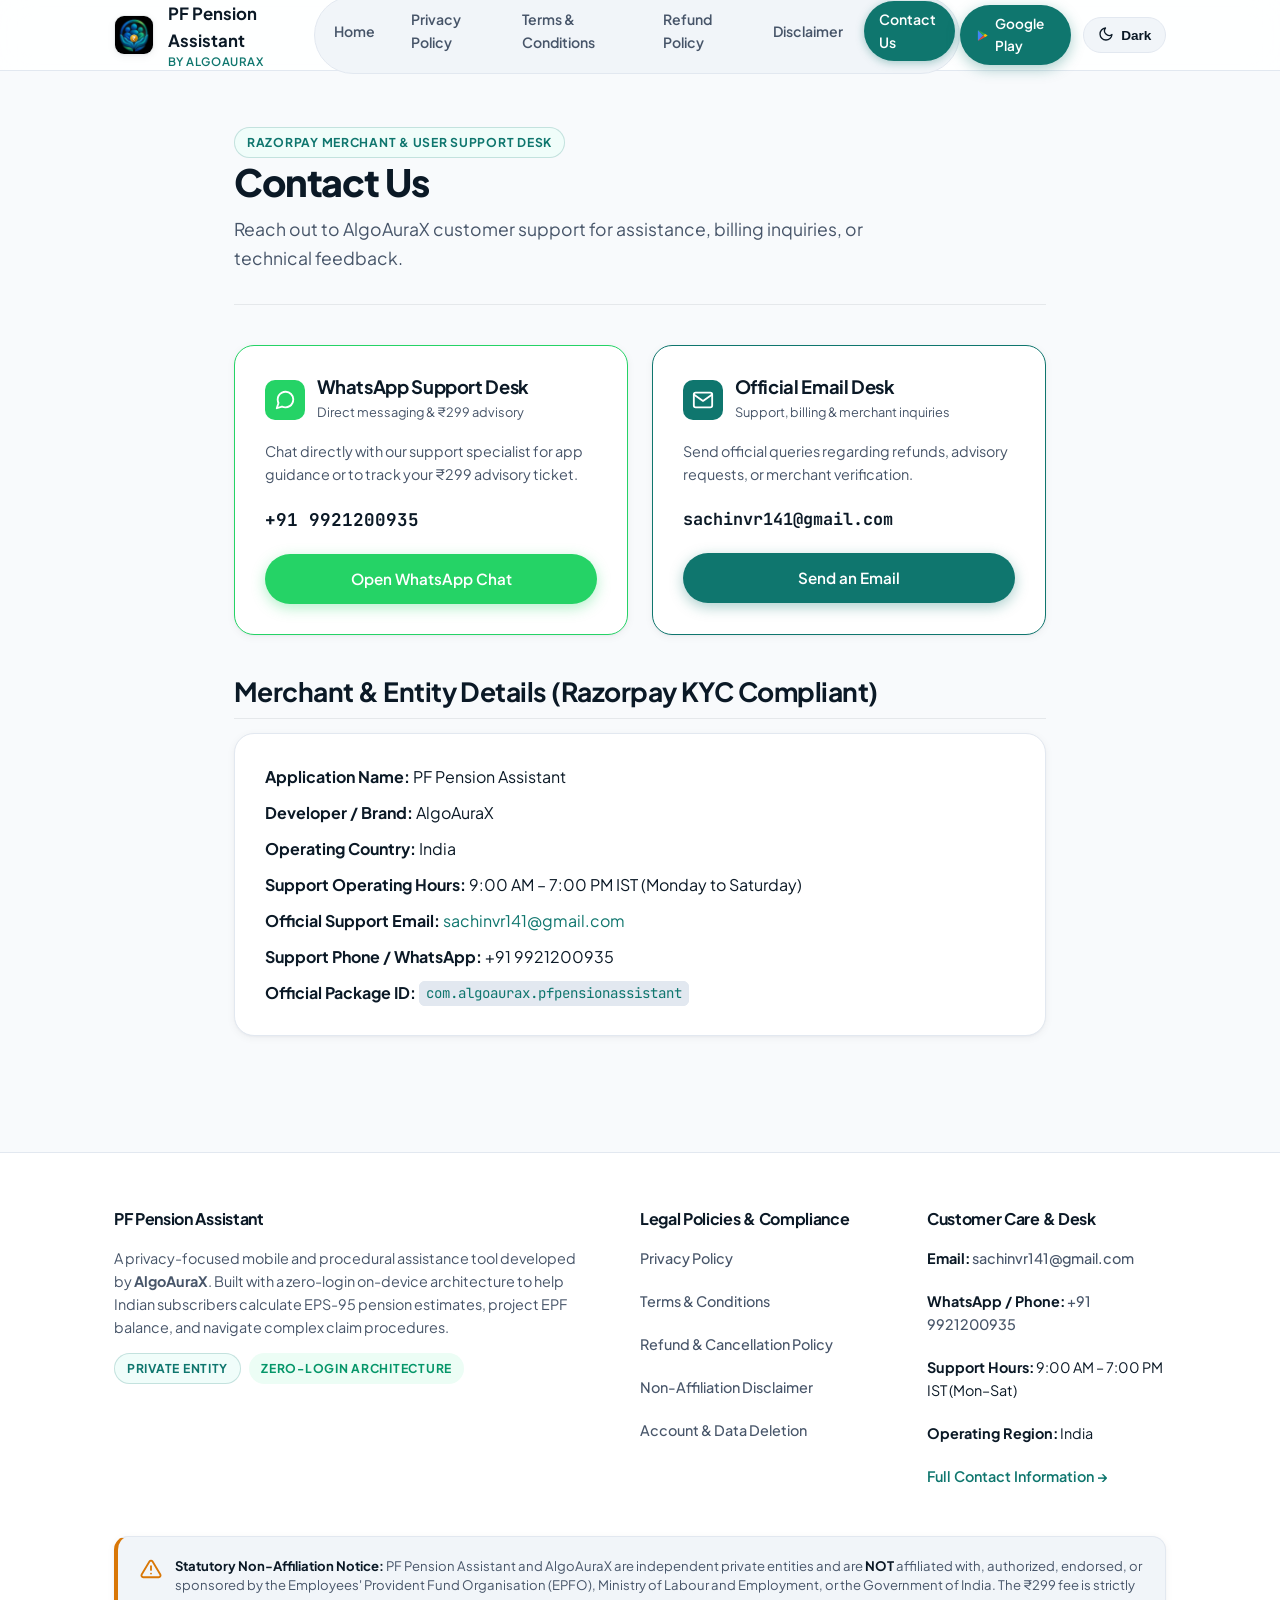
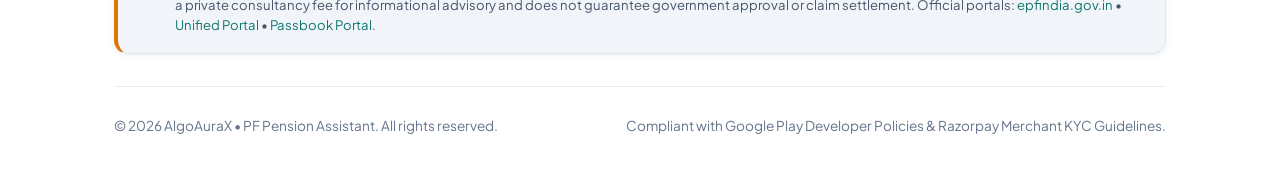
==== commit f8ddcbd8: "fix: update official support email to sachinvr141@gmail.com across all pages" ====
--- a/contact/index.html
+++ b/contact/index.html
@@ -4,7 +4,7 @@
   <meta charset="UTF-8">
   <meta name="viewport" content="width=device-width, initial-scale=1.0">
   <title>Contact Us & Support — PF Pension Assistant</title>
-  <meta name="description" content="Official support desk for PF Pension Assistant. Email: BhimaBhapkar777@gmail.com, WhatsApp: +91 9921200935 (9 AM - 7 PM IST, Mon-Sat).">
+  <meta name="description" content="Official support desk for PF Pension Assistant. Email: sachinvr141@gmail.com, WhatsApp: +91 9921200935 (9 AM - 7 PM IST, Mon-Sat).">
   <meta name="theme-color" content="#0F766E">
   <link rel="preconnect" href="https://fonts.googleapis.com">
   <link rel="preconnect" href="https://fonts.gstatic.com" crossorigin>
@@ -119,9 +119,9 @@
               Send official queries regarding refunds, advisory requests, or merchant verification.
             </p>
             <div style="margin-bottom: 1.25rem; font-family: var(--font-mono); font-weight: 700; font-size: 1.05rem; color: var(--color-text-main); word-break: break-all;">
-              BhimaBhapkar777@gmail.com
-            </div>
-            <a href="mailto:BhimaBhapkar777@gmail.com?subject=Support%20Inquiry%20-%20PF%20Pension%20Assistant" class="btn btn-primary" style="width: 100%;">
+              sachinvr141@gmail.com
+            </div>
+            <a href="mailto:sachinvr141@gmail.com?subject=Support%20Inquiry%20-%20PF%20Pension%20Assistant" class="btn btn-primary" style="width: 100%;">
               Send an Email
             </a>
           </div>
@@ -134,7 +134,7 @@
             <p style="margin-bottom: 0.65rem;"><strong>Developer / Brand:</strong> AlgoAuraX</p>
             <p style="margin-bottom: 0.65rem;"><strong>Operating Country:</strong> India</p>
             <p style="margin-bottom: 0.65rem;"><strong>Support Operating Hours:</strong> 9:00 AM – 7:00 PM IST (Monday to Saturday)</p>
-            <p style="margin-bottom: 0.65rem;"><strong>Official Support Email:</strong> <a href="mailto:BhimaBhapkar777@gmail.com">BhimaBhapkar777@gmail.com</a></p>
+            <p style="margin-bottom: 0.65rem;"><strong>Official Support Email:</strong> <a href="mailto:sachinvr141@gmail.com">sachinvr141@gmail.com</a></p>
             <p style="margin-bottom: 0.65rem;"><strong>Support Phone / WhatsApp:</strong> +91 9921200935</p>
             <p style="margin-bottom: 0;"><strong>Official Package ID:</strong> <code>com.algoaurax.pfpensionassistant</code></p>
           </div>
@@ -172,7 +172,7 @@
         <div class="footer-col">
           <h4>Customer Care & Desk</h4>
           <ul class="footer-links">
-            <li><strong>Email:</strong> <a href="mailto:BhimaBhapkar777@gmail.com">BhimaBhapkar777@gmail.com</a></li>
+            <li><strong>Email:</strong> <a href="mailto:sachinvr141@gmail.com">sachinvr141@gmail.com</a></li>
             <li><strong>WhatsApp / Phone:</strong> <a href="https://wa.me/919921200935" target="_blank" rel="noopener noreferrer">+91 9921200935</a></li>
             <li><strong>Support Hours:</strong> 9:00 AM – 7:00 PM IST (Mon–Sat)</li>
             <li><strong>Operating Region:</strong> India</li>
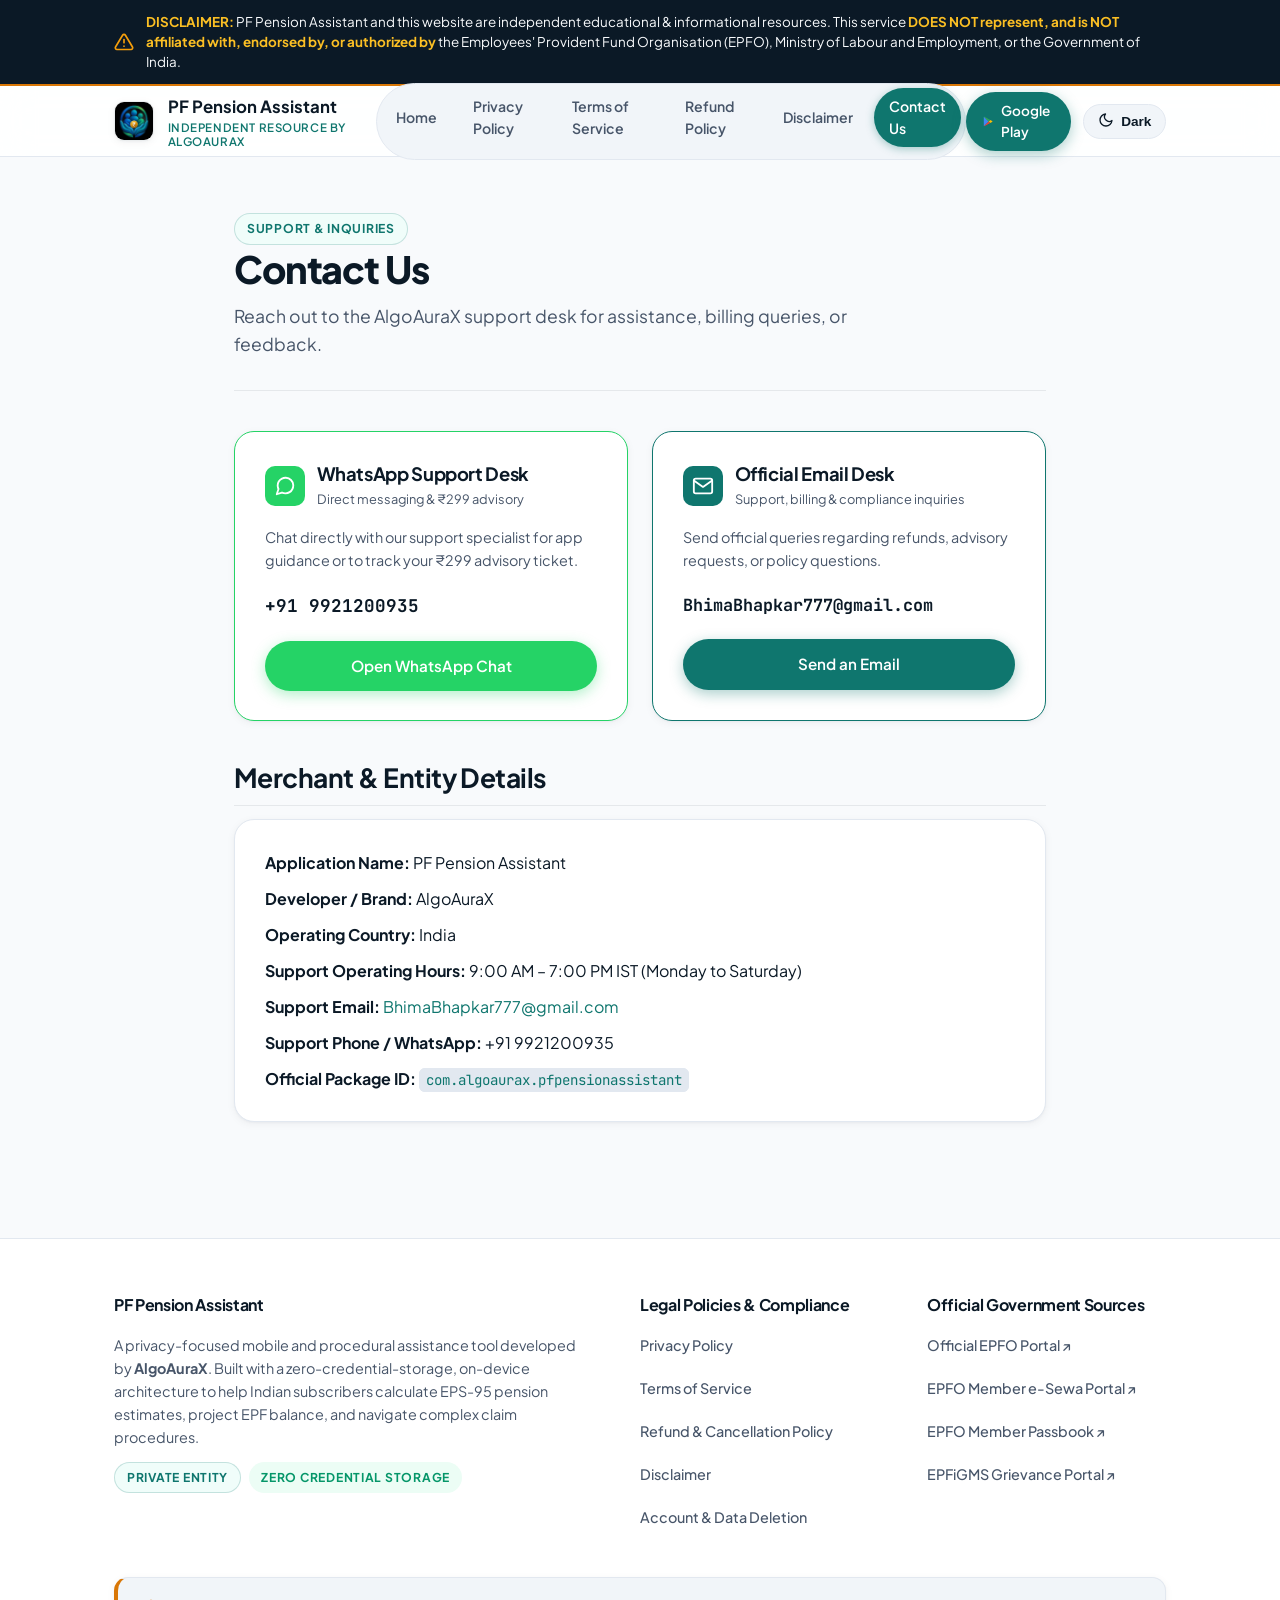
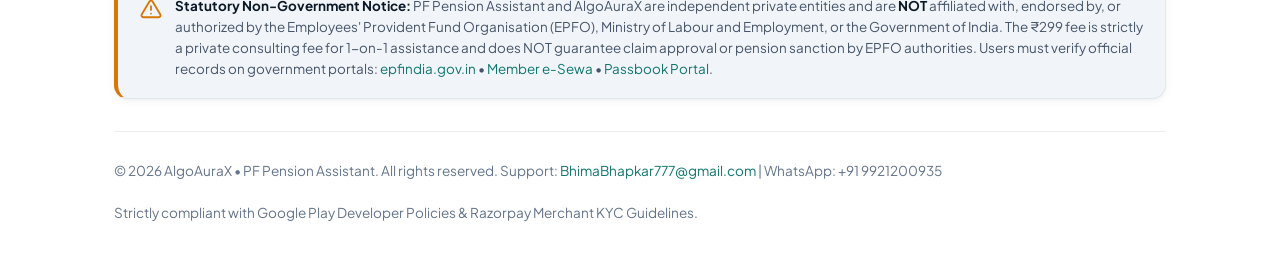
==== commit 39e4a8ca: "fix(compliance): implement mandatory global non-government disclaimer banner and official government" ====
--- a/contact/index.html
+++ b/contact/index.html
@@ -4,23 +4,35 @@
   <meta charset="UTF-8">
   <meta name="viewport" content="width=device-width, initial-scale=1.0">
   <title>Contact Us & Support — PF Pension Assistant</title>
-  <meta name="description" content="Official support desk for PF Pension Assistant. Email: sachinvr141@gmail.com, WhatsApp: +91 9921200935 (9 AM - 7 PM IST, Mon-Sat).">
-  <meta name="theme-color" content="#0F766E">
+  <meta name="description" content="Official support desk for PF Pension Assistant. Email: BhimaBhapkar777@gmail.com, WhatsApp: +91 9921200935 (9 AM - 7 PM IST, Mon-Sat).">
+  <meta name="theme-color" content="#0B1926">
   <link rel="preconnect" href="https://fonts.googleapis.com">
   <link rel="preconnect" href="https://fonts.gstatic.com" crossorigin>
   <link href="https://fonts.googleapis.com/css2?family=Plus+Jakarta+Sans:wght@400;500;600;700;800&family=JetBrains+Mono:wght@500;600&display=swap" rel="stylesheet">
-  <link rel="stylesheet" href="../css/style.css?v=6">
-  <link rel="icon" type="image/png" sizes="32x32" href="../images/favicon-32x32.png?v=6">
-  <link rel="apple-touch-icon" sizes="192x192" href="../images/icon-192.png?v=6">
+  <link rel="stylesheet" href="../css/style.css?v=8">
+  <link rel="icon" type="image/png" sizes="32x32" href="../images/favicon-32x32.png?v=8">
+  <link rel="apple-touch-icon" sizes="192x192" href="../images/icon-192.png?v=8">
 </head>
 <body>
+  <!-- MANDATORY GLOBAL NON-GOVERNMENT DISCLAIMER BANNER (Header Top of EVERY Page) -->
+  <div class="global-gov-disclaimer-banner" role="alert">
+    <div class="container global-gov-disclaimer-inner">
+      <svg class="disclaimer-alert-icon" viewBox="0 0 24 24" fill="none" stroke="currentColor" stroke-width="2" stroke-linecap="round" stroke-linejoin="round" aria-hidden="true">
+        <path d="M10.29 3.86L1.82 18a2 2 0 0 0 1.71 3h16.94a2 2 0 0 0 1.71-3L13.71 3.86a2 2 0 0 0-3.42 0z"/><line x1="12" y1="9" x2="12" y2="13"/><line x1="12" y1="17" x2="12.01" y2="17"/>
+      </svg>
+      <p>
+        <strong>DISCLAIMER:</strong> PF Pension Assistant and this website are independent educational &amp; informational resources. This service <strong>DOES NOT represent, and is NOT affiliated with, endorsed by, or authorized by</strong> the Employees' Provident Fund Organisation (EPFO), Ministry of Labour and Employment, or the Government of India.
+      </p>
+    </div>
+  </div>
+
   <header class="site-header">
     <div class="container header-inner">
       <a href="../" class="brand-link" aria-label="PF Pension Assistant Home">
-        <img src="../images/app-logo.png?v=6" alt="PF Pension Assistant Logo" class="brand-logo-img">
+        <img src="../images/app-logo.png?v=8" alt="PF Pension Assistant Logo" class="brand-logo-img">
         <div>
           <span>PF Pension Assistant</span>
-          <span class="brand-sub">by AlgoAuraX</span>
+          <span class="brand-sub">Independent Resource by AlgoAuraX</span>
         </div>
       </a>
 
@@ -28,7 +40,7 @@
         <ul class="nav-links">
           <li><a href="../" class="">Home</a></li>
           <li><a href="../privacy-policy/" class="">Privacy Policy</a></li>
-          <li><a href="../terms/" class="">Terms & Conditions</a></li>
+          <li><a href="../terms/" class="">Terms of Service</a></li>
           <li><a href="../refund-policy/" class="">Refund Policy</a></li>
           <li><a href="../disclaimer/" class="">Disclaimer</a></li>
           <li><a href="../contact/" class="active">Contact Us</a></li>
@@ -58,7 +70,7 @@
       <ul>
         <li><a href="../" class="">Home</a></li>
         <li><a href="../privacy-policy/" class="">Privacy Policy</a></li>
-        <li><a href="../terms/" class="">Terms & Conditions</a></li>
+        <li><a href="../terms/" class="">Terms of Service</a></li>
         <li><a href="../refund-policy/" class="">Refund Policy</a></li>
         <li><a href="../disclaimer/" class="">Disclaimer</a></li>
         <li><a href="../contact/" class="active">Contact Us</a></li>
@@ -75,9 +87,9 @@
 
     <div class="container content-wrap">
       <div class="page-header">
-        <div class="badge badge-primary">Razorpay Merchant & User Support Desk</div>
+        <div class="badge badge-primary">Support &amp; Inquiries</div>
         <h1 class="page-title">Contact Us</h1>
-        <p class="page-subtitle">Reach out to AlgoAuraX customer support for assistance, billing inquiries, or technical feedback.</p>
+        <p class="page-subtitle">Reach out to the AlgoAuraX support desk for assistance, billing queries, or feedback.</p>
       </div>
 
       <div class="legal-content">
@@ -90,7 +102,7 @@
               </span>
               <div>
                 <h3 style="margin: 0; font-size: 1.15rem;">WhatsApp Support Desk</h3>
-                <span style="font-size: 0.8rem; color: var(--color-text-secondary);">Direct messaging & ₹299 advisory</span>
+                <span style="font-size: 0.8rem; color: var(--color-text-secondary);">Direct messaging &amp; ₹299 advisory</span>
               </div>
             </div>
             <p style="font-size: 0.9rem; color: var(--color-text-secondary); margin-bottom: 1.25rem;">
@@ -112,29 +124,29 @@
               </span>
               <div>
                 <h3 style="margin: 0; font-size: 1.15rem;">Official Email Desk</h3>
-                <span style="font-size: 0.8rem; color: var(--color-text-secondary);">Support, billing & merchant inquiries</span>
+                <span style="font-size: 0.8rem; color: var(--color-text-secondary);">Support, billing &amp; compliance inquiries</span>
               </div>
             </div>
             <p style="font-size: 0.9rem; color: var(--color-text-secondary); margin-bottom: 1.25rem;">
-              Send official queries regarding refunds, advisory requests, or merchant verification.
+              Send official queries regarding refunds, advisory requests, or policy questions.
             </p>
             <div style="margin-bottom: 1.25rem; font-family: var(--font-mono); font-weight: 700; font-size: 1.05rem; color: var(--color-text-main); word-break: break-all;">
-              sachinvr141@gmail.com
-            </div>
-            <a href="mailto:sachinvr141@gmail.com?subject=Support%20Inquiry%20-%20PF%20Pension%20Assistant" class="btn btn-primary" style="width: 100%;">
+              BhimaBhapkar777@gmail.com
+            </div>
+            <a href="mailto:BhimaBhapkar777@gmail.com?subject=Support%20Inquiry%20-%20PF%20Pension%20Assistant" class="btn btn-primary" style="width: 100%;">
               Send an Email
             </a>
           </div>
         </div>
 
         <section class="legal-section">
-          <h2>Merchant & Entity Details (Razorpay KYC Compliant)</h2>
+          <h2>Merchant &amp; Entity Details</h2>
           <div class="card">
             <p style="margin-bottom: 0.65rem;"><strong>Application Name:</strong> PF Pension Assistant</p>
             <p style="margin-bottom: 0.65rem;"><strong>Developer / Brand:</strong> AlgoAuraX</p>
             <p style="margin-bottom: 0.65rem;"><strong>Operating Country:</strong> India</p>
             <p style="margin-bottom: 0.65rem;"><strong>Support Operating Hours:</strong> 9:00 AM – 7:00 PM IST (Monday to Saturday)</p>
-            <p style="margin-bottom: 0.65rem;"><strong>Official Support Email:</strong> <a href="mailto:sachinvr141@gmail.com">sachinvr141@gmail.com</a></p>
+            <p style="margin-bottom: 0.65rem;"><strong>Support Email:</strong> <a href="mailto:BhimaBhapkar777@gmail.com">BhimaBhapkar777@gmail.com</a></p>
             <p style="margin-bottom: 0.65rem;"><strong>Support Phone / WhatsApp:</strong> +91 9921200935</p>
             <p style="margin-bottom: 0;"><strong>Official Package ID:</strong> <code>com.algoaurax.pfpensionassistant</code></p>
           </div>
@@ -150,33 +162,32 @@
         <div class="footer-col">
           <h4>PF Pension Assistant</h4>
           <p style="font-size: 0.9rem; margin-bottom: 0.85rem; line-height: 1.6;">
-            A privacy-focused mobile and procedural assistance tool developed by <strong>AlgoAuraX</strong>. Built with a zero-login on-device architecture to help Indian subscribers calculate EPS-95 pension estimates, project EPF balance, and navigate complex claim procedures.
+            A privacy-focused mobile and procedural assistance tool developed by <strong>AlgoAuraX</strong>. Built with a zero-credential-storage, on-device architecture to help Indian subscribers calculate EPS-95 pension estimates, project EPF balance, and navigate complex claim procedures.
           </p>
           <div style="display: flex; gap: 0.5rem; flex-wrap: wrap;">
             <span class="badge badge-primary">Private Entity</span>
-            <span class="badge badge-success">Zero-Login Architecture</span>
+            <span class="badge badge-success">Zero Credential Storage</span>
           </div>
         </div>
 
         <div class="footer-col">
-          <h4>Legal Policies & Compliance</h4>
+          <h4>Legal Policies &amp; Compliance</h4>
           <ul class="footer-links">
             <li><a href="../privacy-policy/">Privacy Policy</a></li>
-            <li><a href="../terms/">Terms & Conditions</a></li>
-            <li><a href="../refund-policy/">Refund & Cancellation Policy</a></li>
-            <li><a href="../disclaimer/">Non-Affiliation Disclaimer</a></li>
-            <li><a href="../data-deletion/">Account & Data Deletion</a></li>
+            <li><a href="../terms/">Terms of Service</a></li>
+            <li><a href="../refund-policy/">Refund &amp; Cancellation Policy</a></li>
+            <li><a href="../disclaimer/">Disclaimer</a></li>
+            <li><a href="../data-deletion/">Account &amp; Data Deletion</a></li>
           </ul>
         </div>
 
         <div class="footer-col">
-          <h4>Customer Care & Desk</h4>
+          <h4>Official Government Sources</h4>
           <ul class="footer-links">
-            <li><strong>Email:</strong> <a href="mailto:sachinvr141@gmail.com">sachinvr141@gmail.com</a></li>
-            <li><strong>WhatsApp / Phone:</strong> <a href="https://wa.me/919921200935" target="_blank" rel="noopener noreferrer">+91 9921200935</a></li>
-            <li><strong>Support Hours:</strong> 9:00 AM – 7:00 PM IST (Mon–Sat)</li>
-            <li><strong>Operating Region:</strong> India</li>
-            <li><a href="../contact/" style="color: var(--color-primary); font-weight: 600;">Full Contact Information &rarr;</a></li>
+            <li><a href="https://www.epfindia.gov.in" target="_blank" rel="noopener noreferrer">Official EPFO Portal &nearr;</a></li>
+            <li><a href="https://unifiedportal-mem.epfindia.gov.in/memberinterface/" target="_blank" rel="noopener noreferrer">EPFO Member e-Sewa Portal &nearr;</a></li>
+            <li><a href="https://passbook.epfindia.gov.in" target="_blank" rel="noopener noreferrer">EPFO Member Passbook &nearr;</a></li>
+            <li><a href="https://epfigms.gov.in" target="_blank" rel="noopener noreferrer">EPFiGMS Grievance Portal &nearr;</a></li>
           </ul>
         </div>
       </div>
@@ -185,14 +196,14 @@
         <svg class="disclaimer-banner-icon" style="color: var(--color-warning);" viewBox="0 0 24 24" fill="none" stroke="currentColor" stroke-width="2" stroke-linecap="round" stroke-linejoin="round">
           <path d="M10.29 3.86L1.82 18a2 2 0 0 0 1.71 3h16.94a2 2 0 0 0 1.71-3L13.71 3.86a2 2 0 0 0-3.42 0z"/><line x1="12" y1="9" x2="12" y2="13"/><line x1="12" y1="17" x2="12.01" y2="17"/>
         </svg>
-        <div style="font-size: 0.82rem; line-height: 1.5;">
-          <strong>Statutory Non-Affiliation Notice:</strong> PF Pension Assistant and AlgoAuraX are independent private entities and are <strong>NOT</strong> affiliated with, authorized, endorsed, or sponsored by the Employees' Provident Fund Organisation (EPFO), Ministry of Labour and Employment, or the Government of India. The ₹299 fee is strictly a private consultancy fee for informational advisory and does not guarantee government approval or claim settlement. Official portals: <a href="https://www.epfindia.gov.in" target="_blank" rel="noopener noreferrer">epfindia.gov.in</a> &bull; <a href="https://unifiedportal-mem.epfindia.gov.in" target="_blank" rel="noopener noreferrer">Unified Portal</a> &bull; <a href="https://passbook.epfindia.gov.in" target="_blank" rel="noopener noreferrer">Passbook Portal</a>.
+        <div style="font-size: 0.84rem; line-height: 1.55;">
+          <strong>Statutory Non-Government Notice:</strong> PF Pension Assistant and AlgoAuraX are independent private entities and are <strong>NOT</strong> affiliated with, endorsed by, or authorized by the Employees' Provident Fund Organisation (EPFO), Ministry of Labour and Employment, or the Government of India. The ₹299 fee is strictly a private consulting fee for 1-on-1 assistance and does NOT guarantee claim approval or pension sanction by EPFO authorities. Users must verify official records on government portals: <a href="https://www.epfindia.gov.in" target="_blank" rel="noopener noreferrer">epfindia.gov.in</a> &bull; <a href="https://unifiedportal-mem.epfindia.gov.in/memberinterface/" target="_blank" rel="noopener noreferrer">Member e-Sewa</a> &bull; <a href="https://passbook.epfindia.gov.in" target="_blank" rel="noopener noreferrer">Passbook Portal</a>.
         </div>
       </div>
 
       <div class="footer-bottom">
-        <div>&copy; 2026 AlgoAuraX &bull; PF Pension Assistant. All rights reserved.</div>
-        <div>Compliant with Google Play Developer Policies & Razorpay Merchant KYC Guidelines.</div>
+        <div>&copy; 2026 AlgoAuraX &bull; PF Pension Assistant. All rights reserved. Support: <a href="mailto:BhimaBhapkar777@gmail.com">BhimaBhapkar777@gmail.com</a> | WhatsApp: +91 9921200935</div>
+        <div>Strictly compliant with Google Play Developer Policies &amp; Razorpay Merchant KYC Guidelines.</div>
       </div>
     </div>
   </footer>
--- a/css/style.css
+++ b/css/style.css
@@ -21,7 +21,7 @@
   /* Surfaces & Backgrounds (Light) */
   --color-bg: #F8FAFC;
   --color-surface: #FFFFFF;
-  --color-surface-translucent: rgba(255, 255, 255, 0.85);
+  --color-surface-translucent: rgba(255, 255, 255, 0.88);
   --color-surface-subtle: #F1F5F9;
   --color-surface-hover: #E2E8F0;
 
@@ -78,7 +78,7 @@
   /* Surfaces & Backgrounds (Dark - Deep Executive Navy) */
   --color-bg: #0B1219;
   --color-surface: #121B24;
-  --color-surface-translucent: rgba(18, 27, 36, 0.88);
+  --color-surface-translucent: rgba(18, 27, 36, 0.9);
   --color-surface-subtle: #0E161F;
   --color-surface-hover: #1A2633;
 
@@ -198,6 +198,42 @@
   border-radius: var(--radius-xs);
   border: 1px solid var(--color-border);
   color: var(--color-primary);
+}
+
+/* MANDATORY GLOBAL NON-GOVERNMENT DISCLAIMER BANNER */
+.global-gov-disclaimer-banner {
+  background: #0B1926;
+  color: #F8FAFC;
+  border-bottom: 2px solid #D97706;
+  padding: 0.75rem 0;
+  font-size: 0.84rem;
+  line-height: 1.5;
+}
+
+[data-theme="dark"] .global-gov-disclaimer-banner {
+  background: #050B11;
+  border-bottom-color: #F59E0B;
+}
+
+.global-gov-disclaimer-inner {
+  display: flex;
+  align-items: center;
+  gap: 0.75rem;
+}
+
+.disclaimer-alert-icon {
+  width: 20px;
+  height: 20px;
+  color: #F59E0B;
+  flex-shrink: 0;
+}
+
+.global-gov-disclaimer-inner p {
+  margin: 0;
+}
+
+.global-gov-disclaimer-inner strong {
+  color: #FBBF24;
 }
 
 /* Layout */
@@ -404,6 +440,56 @@
 
 .disclaimer-banner strong {
   color: var(--color-text-main);
+}
+
+/* Official Government Sources Grid */
+.gov-sources-grid {
+  display: grid;
+  grid-template-columns: repeat(auto-fit, minmax(240px, 1fr));
+  gap: 1.25rem;
+  margin-top: 1.25rem;
+}
+
+.gov-source-card {
+  background: var(--color-surface);
+  border: 1px solid var(--color-border);
+  border-radius: var(--radius-md);
+  padding: 1.25rem;
+  display: flex;
+  flex-direction: column;
+  justify-content: space-between;
+  box-shadow: var(--shadow-xs);
+  transition: all 0.2s ease;
+  text-decoration: none !important;
+}
+
+.gov-source-card:hover {
+  transform: translateY(-2px);
+  box-shadow: var(--shadow-md);
+  border-color: var(--color-primary);
+}
+
+.gov-source-card h4 {
+  color: var(--color-text-main);
+  font-size: 1rem;
+  margin-bottom: 0.35rem;
+  display: flex;
+  align-items: center;
+  justify-content: space-between;
+}
+
+.gov-source-card p {
+  color: var(--color-text-secondary);
+  font-size: 0.84rem;
+  margin: 0;
+}
+
+.gov-source-url {
+  font-family: var(--font-mono);
+  font-size: 0.78rem;
+  color: var(--color-primary);
+  margin-top: 0.65rem;
+  word-break: break-all;
 }
 
 /* Bento Grid Cards */
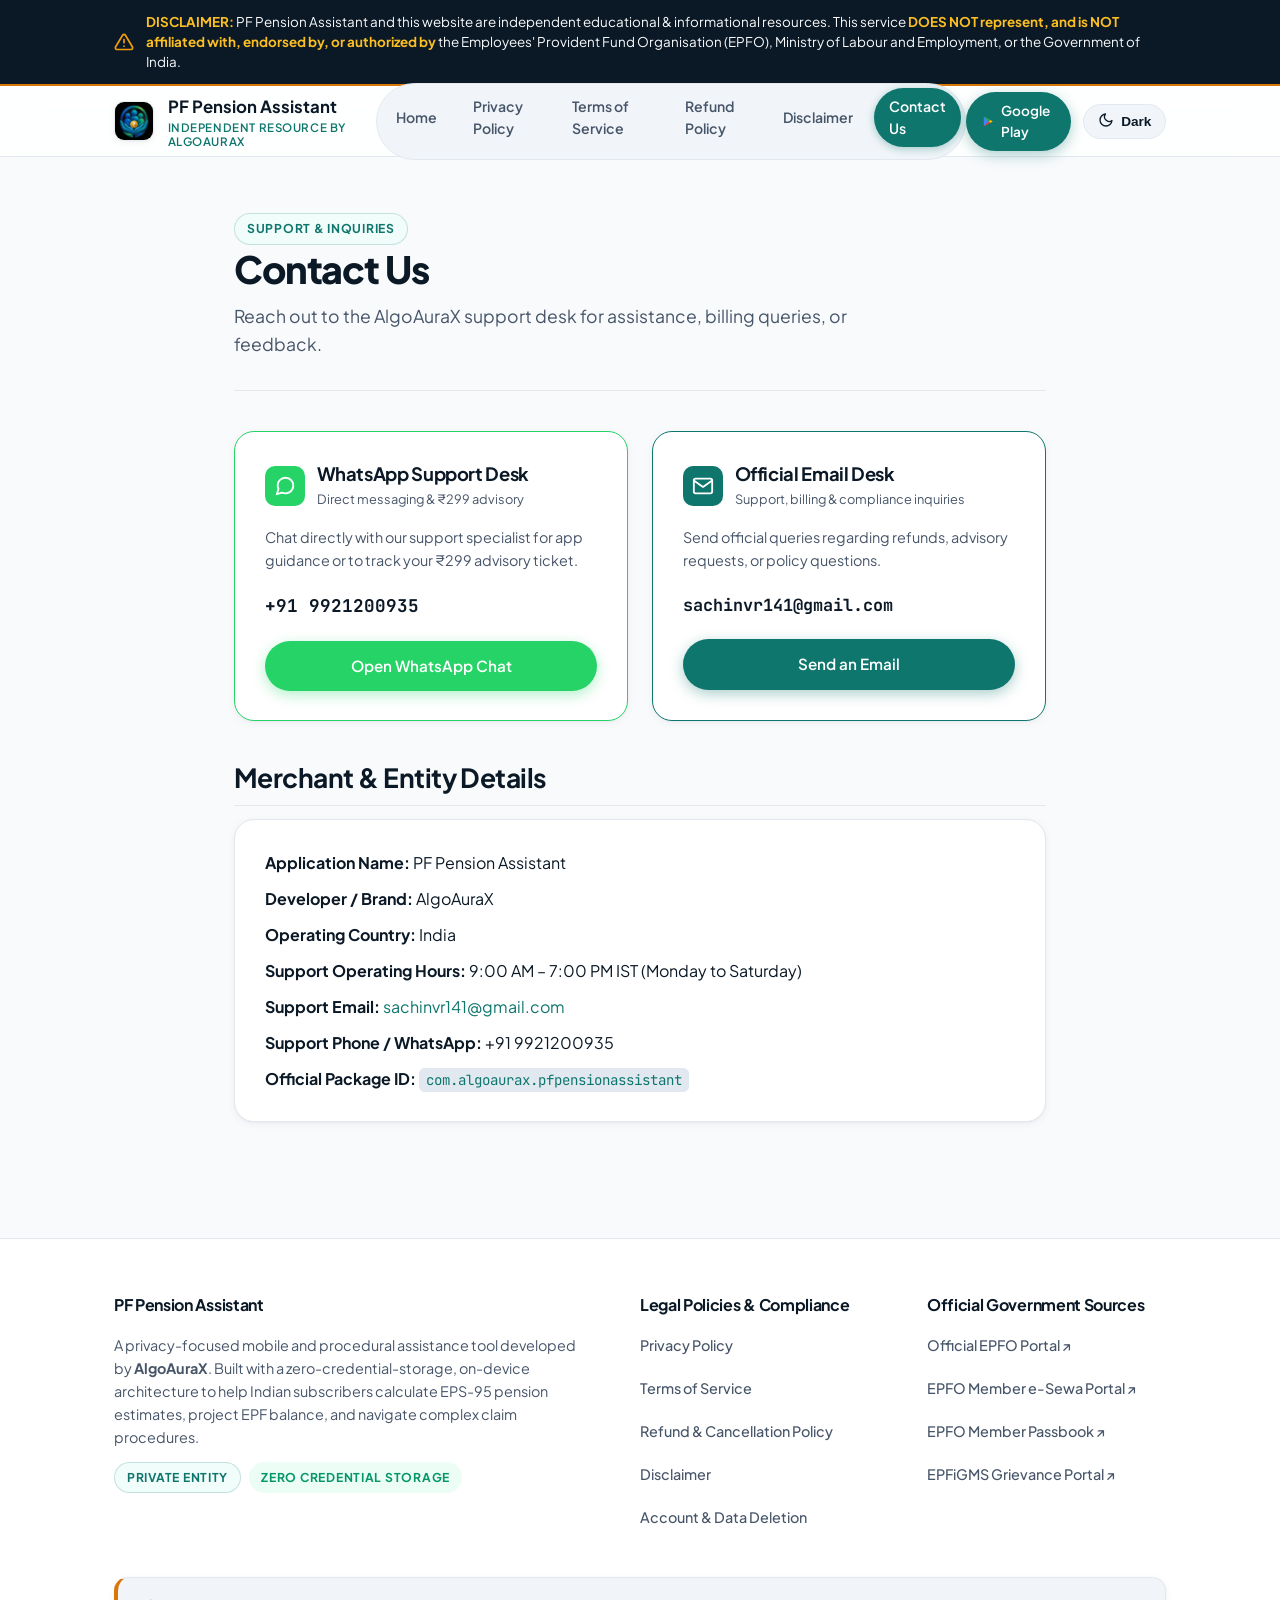
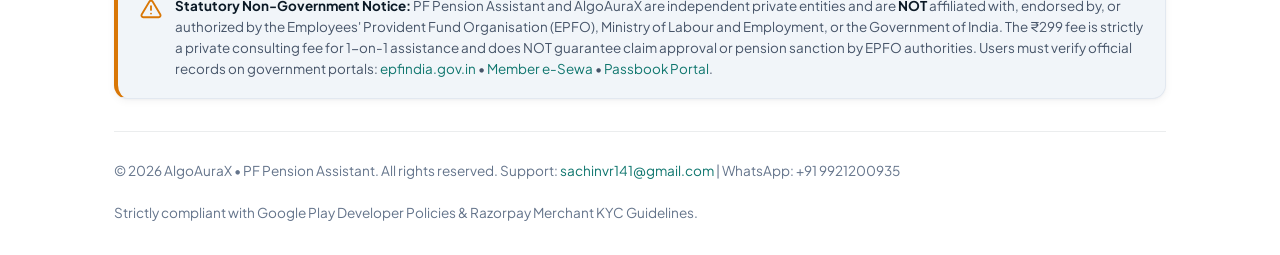
==== commit c82bb278: "fix: set permanent support email to sachinvr141@gmail.com across all legal pages and templates" ====
--- a/contact/index.html
+++ b/contact/index.html
@@ -4,7 +4,7 @@
   <meta charset="UTF-8">
   <meta name="viewport" content="width=device-width, initial-scale=1.0">
   <title>Contact Us & Support — PF Pension Assistant</title>
-  <meta name="description" content="Official support desk for PF Pension Assistant. Email: BhimaBhapkar777@gmail.com, WhatsApp: +91 9921200935 (9 AM - 7 PM IST, Mon-Sat).">
+  <meta name="description" content="Official support desk for PF Pension Assistant. Email: sachinvr141@gmail.com, WhatsApp: +91 9921200935 (9 AM - 7 PM IST, Mon-Sat).">
   <meta name="theme-color" content="#0B1926">
   <link rel="preconnect" href="https://fonts.googleapis.com">
   <link rel="preconnect" href="https://fonts.gstatic.com" crossorigin>
@@ -131,9 +131,9 @@
               Send official queries regarding refunds, advisory requests, or policy questions.
             </p>
             <div style="margin-bottom: 1.25rem; font-family: var(--font-mono); font-weight: 700; font-size: 1.05rem; color: var(--color-text-main); word-break: break-all;">
-              BhimaBhapkar777@gmail.com
-            </div>
-            <a href="mailto:BhimaBhapkar777@gmail.com?subject=Support%20Inquiry%20-%20PF%20Pension%20Assistant" class="btn btn-primary" style="width: 100%;">
+              sachinvr141@gmail.com
+            </div>
+            <a href="mailto:sachinvr141@gmail.com?subject=Support%20Inquiry%20-%20PF%20Pension%20Assistant" class="btn btn-primary" style="width: 100%;">
               Send an Email
             </a>
           </div>
@@ -146,7 +146,7 @@
             <p style="margin-bottom: 0.65rem;"><strong>Developer / Brand:</strong> AlgoAuraX</p>
             <p style="margin-bottom: 0.65rem;"><strong>Operating Country:</strong> India</p>
             <p style="margin-bottom: 0.65rem;"><strong>Support Operating Hours:</strong> 9:00 AM – 7:00 PM IST (Monday to Saturday)</p>
-            <p style="margin-bottom: 0.65rem;"><strong>Support Email:</strong> <a href="mailto:BhimaBhapkar777@gmail.com">BhimaBhapkar777@gmail.com</a></p>
+            <p style="margin-bottom: 0.65rem;"><strong>Support Email:</strong> <a href="mailto:sachinvr141@gmail.com">sachinvr141@gmail.com</a></p>
             <p style="margin-bottom: 0.65rem;"><strong>Support Phone / WhatsApp:</strong> +91 9921200935</p>
             <p style="margin-bottom: 0;"><strong>Official Package ID:</strong> <code>com.algoaurax.pfpensionassistant</code></p>
           </div>
@@ -202,7 +202,7 @@
       </div>
 
       <div class="footer-bottom">
-        <div>&copy; 2026 AlgoAuraX &bull; PF Pension Assistant. All rights reserved. Support: <a href="mailto:BhimaBhapkar777@gmail.com">BhimaBhapkar777@gmail.com</a> | WhatsApp: +91 9921200935</div>
+        <div>&copy; 2026 AlgoAuraX &bull; PF Pension Assistant. All rights reserved. Support: <a href="mailto:sachinvr141@gmail.com">sachinvr141@gmail.com</a> | WhatsApp: +91 9921200935</div>
         <div>Strictly compliant with Google Play Developer Policies &amp; Razorpay Merchant KYC Guidelines.</div>
       </div>
     </div>
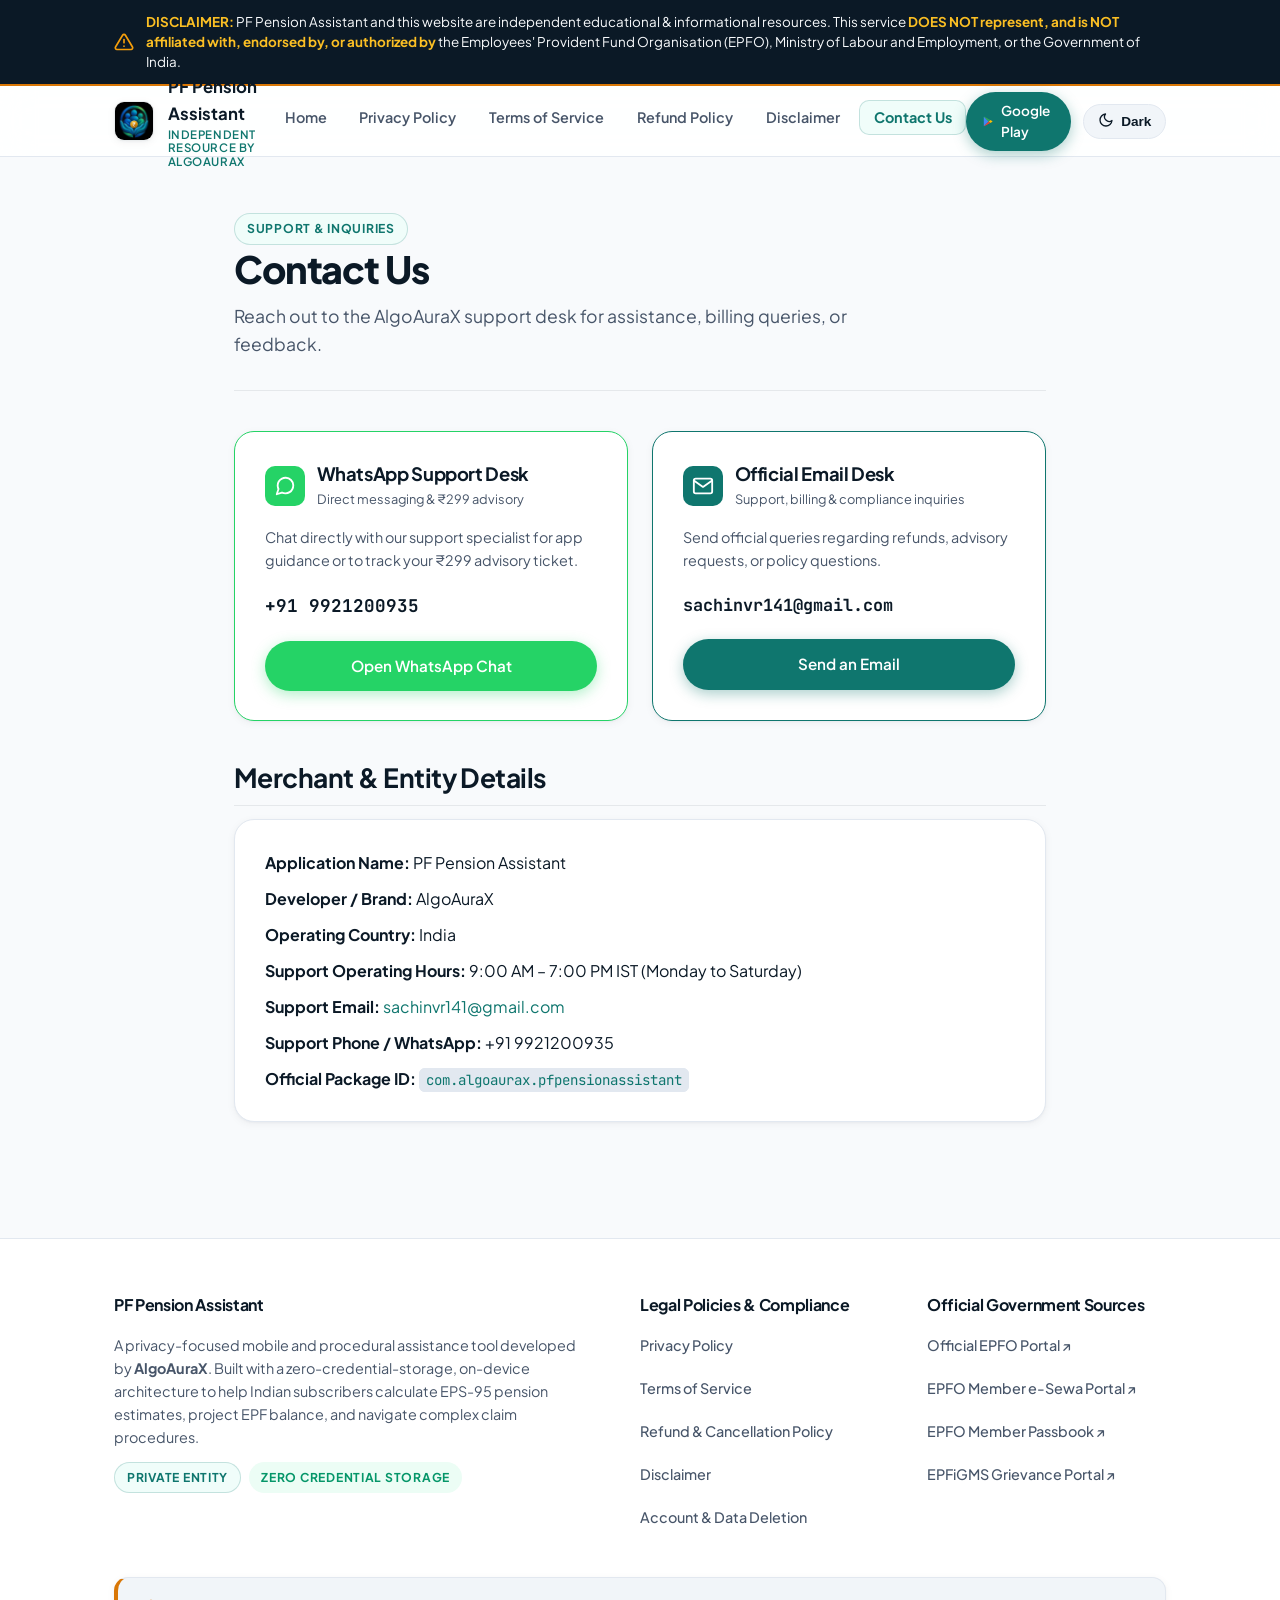
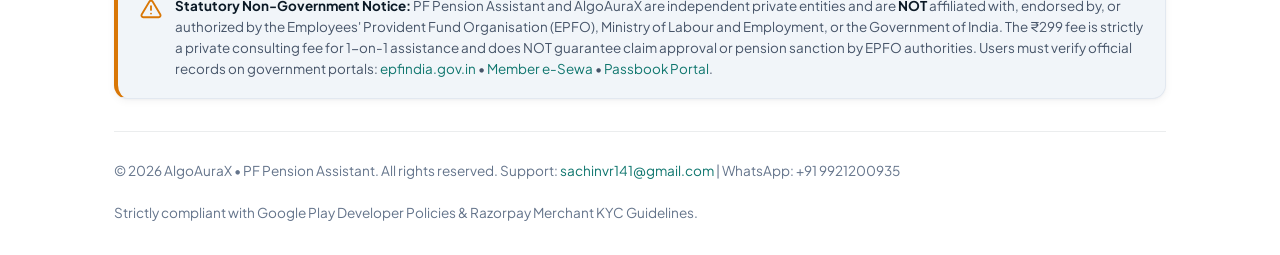
==== commit 25700f13: "fix(ui): modernize navbar with sleek horizontal layout, removing awkward pill capsule and fixing but" ====
--- a/contact/index.html
+++ b/contact/index.html
@@ -9,7 +9,7 @@
   <link rel="preconnect" href="https://fonts.googleapis.com">
   <link rel="preconnect" href="https://fonts.gstatic.com" crossorigin>
   <link href="https://fonts.googleapis.com/css2?family=Plus+Jakarta+Sans:wght@400;500;600;700;800&family=JetBrains+Mono:wght@500;600&display=swap" rel="stylesheet">
-  <link rel="stylesheet" href="../css/style.css?v=8">
+  <link rel="stylesheet" href="../css/style.css?v=1793026882">
   <link rel="icon" type="image/png" sizes="32x32" href="../images/favicon-32x32.png?v=8">
   <link rel="apple-touch-icon" sizes="192x192" href="../images/icon-192.png?v=8">
 </head>
--- a/css/style.css
+++ b/css/style.css
@@ -308,32 +308,39 @@
   list-style: none;
   padding: 0;
   margin: 0;
-  background: var(--color-surface-subtle);
-  padding: 4px;
-  border-radius: var(--radius-full);
-  border: 1px solid var(--color-border);
 }
 
 .nav-links a {
   color: var(--color-text-secondary);
-  font-size: 0.88rem;
+  font-size: 0.9rem;
   font-weight: 600;
-  padding: 0.45rem 0.95rem;
-  border-radius: var(--radius-full);
-  transition: all 0.2s cubic-bezier(0.16, 1, 0.3, 1);
-  display: inline-block;
+  padding: 0.5rem 0.85rem;
+  border-radius: var(--radius-sm);
+  transition: all 0.18s ease;
+  display: inline-flex;
+  align-items: center;
+  justify-content: center;
+  white-space: nowrap;
+  line-height: 1.2;
   text-decoration: none !important;
 }
 
 .nav-links a:hover {
-  color: var(--color-text-main);
+  color: var(--color-primary);
   background: var(--color-surface-hover);
 }
 
 .nav-links a.active {
+  color: var(--color-primary) !important;
+  background: var(--color-primary-container);
+  font-weight: 700;
+  border: 1px solid rgba(var(--color-primary-rgb), 0.2);
+}
+
+[data-theme="dark"] .nav-links a.active {
   color: #FFFFFF !important;
   background: var(--color-primary);
-  box-shadow: 0 2px 8px rgba(var(--color-primary-rgb), 0.35);
+  border-color: transparent;
 }
 
 .header-actions {
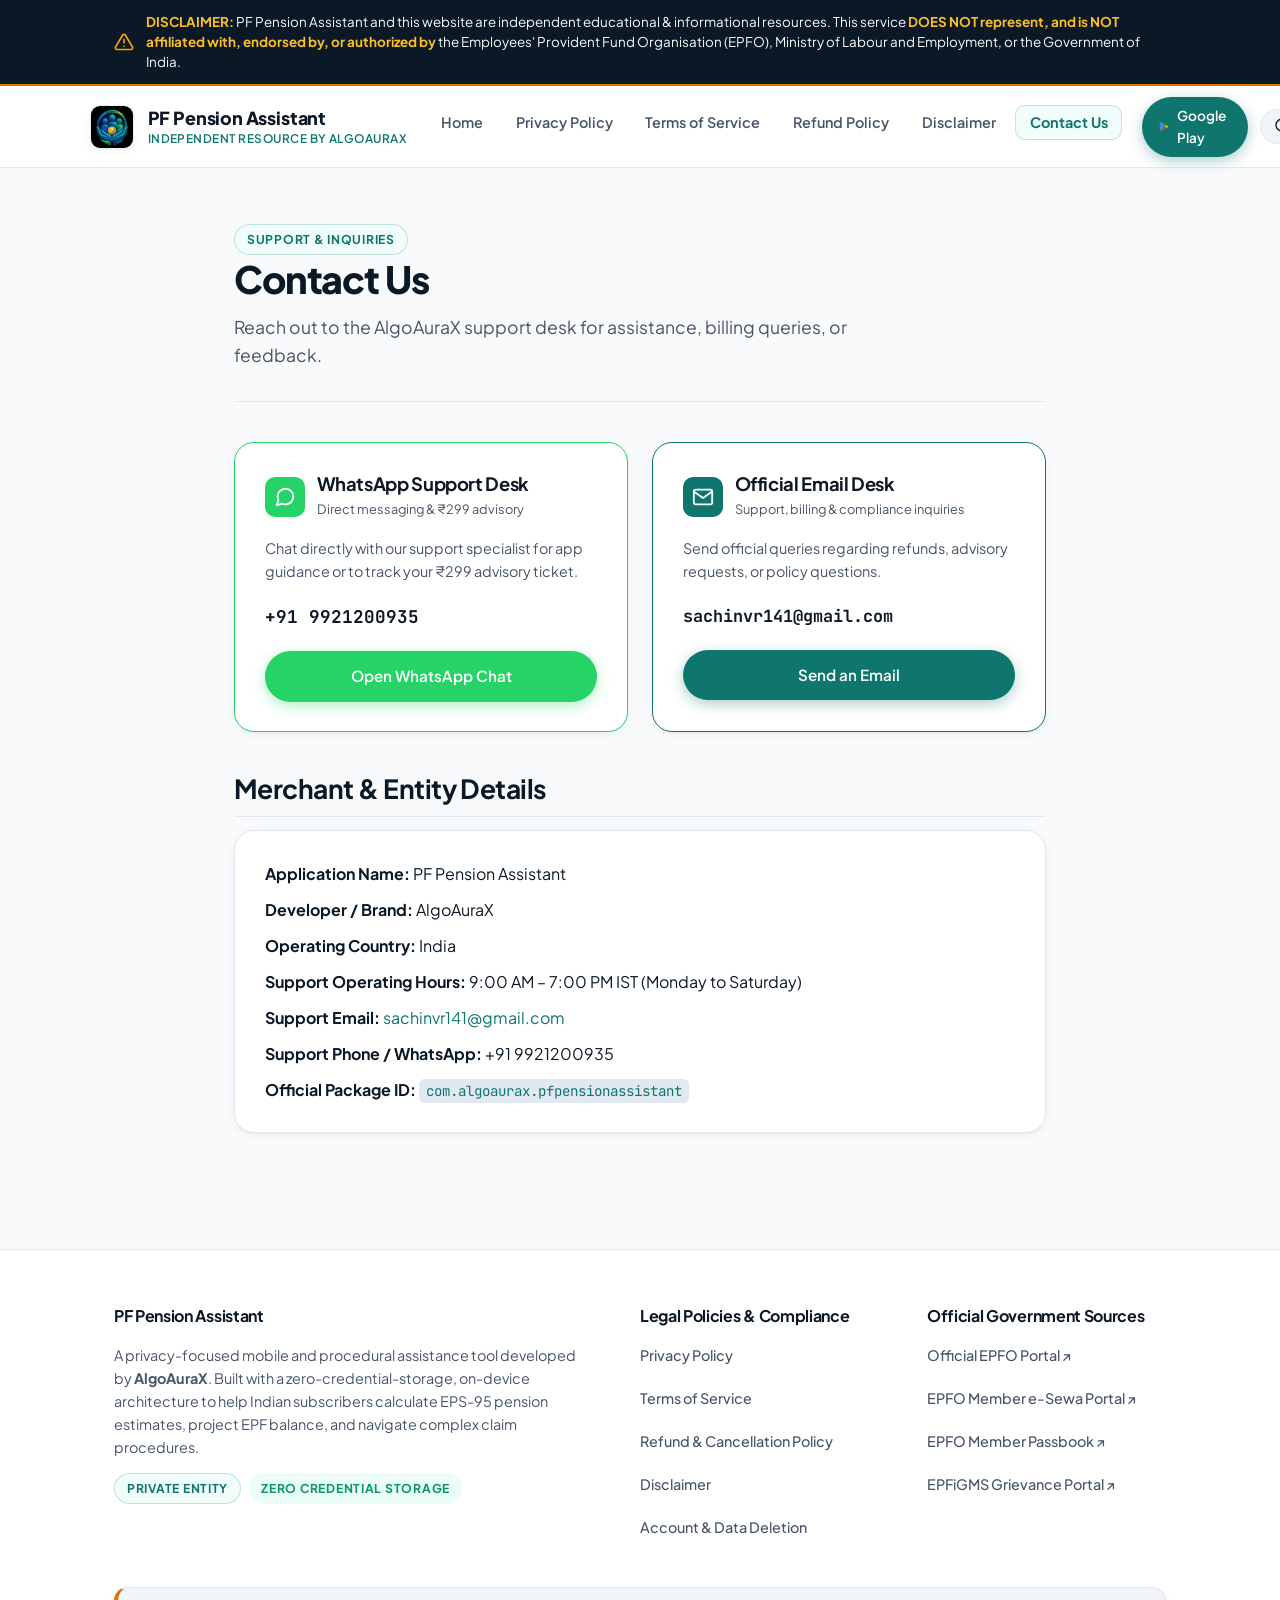
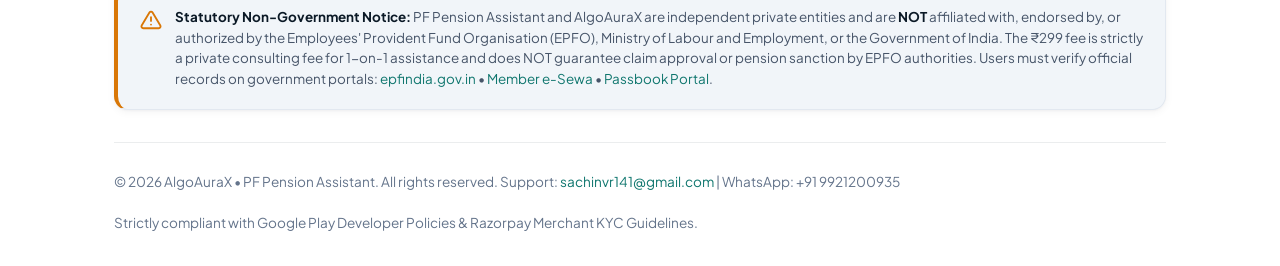
==== commit ca625f6a: "fix(header): fix brand title overlap and navbar spacing with dedicated brand container" ====
--- a/contact/index.html
+++ b/contact/index.html
@@ -9,7 +9,7 @@
   <link rel="preconnect" href="https://fonts.googleapis.com">
   <link rel="preconnect" href="https://fonts.gstatic.com" crossorigin>
   <link href="https://fonts.googleapis.com/css2?family=Plus+Jakarta+Sans:wght@400;500;600;700;800&family=JetBrains+Mono:wght@500;600&display=swap" rel="stylesheet">
-  <link rel="stylesheet" href="../css/style.css?v=1793026882">
+  <link rel="stylesheet" href="../css/style.css?v=1793094481">
   <link rel="icon" type="image/png" sizes="32x32" href="../images/favicon-32x32.png?v=8">
   <link rel="apple-touch-icon" sizes="192x192" href="../images/icon-192.png?v=8">
 </head>
@@ -28,10 +28,10 @@
 
   <header class="site-header">
     <div class="container header-inner">
-      <a href="../" class="brand-link" aria-label="PF Pension Assistant Home">
-        <img src="../images/app-logo.png?v=8" alt="PF Pension Assistant Logo" class="brand-logo-img">
-        <div>
-          <span>PF Pension Assistant</span>
+            <a href="../" class="brand-link" aria-label="PF Pension Assistant Home">
+        <img src="../images/app-logo.png?v=1793094481" alt="PF Pension Assistant Logo" class="brand-logo-img">
+        <div class="brand-text-wrap">
+          <span class="brand-title">PF Pension Assistant</span>
           <span class="brand-sub">Independent Resource by AlgoAuraX</span>
         </div>
       </a>
--- a/css/style.css
+++ b/css/style.css
@@ -254,13 +254,10 @@
 
 /* Header */
 .site-header {
-  position: sticky;
-  top: 0;
+  position: relative;
   z-index: 100;
-  background-color: var(--color-surface-translucent);
+  background-color: var(--color-surface);
   border-bottom: 1px solid var(--color-border);
-  backdrop-filter: blur(16px) saturate(180%);
-  -webkit-backdrop-filter: blur(16px) saturate(180%);
   transition: background-color 0.3s ease, border-color 0.3s ease;
 }
 
@@ -268,7 +265,9 @@
   display: flex;
   align-items: center;
   justify-content: space-between;
-  height: 70px;
+  min-height: 76px;
+  padding: 0.65rem 0;
+  gap: 1.25rem;
 }
 
 .brand-link {
@@ -277,13 +276,27 @@
   gap: 0.85rem;
   text-decoration: none !important;
   color: var(--color-text-main);
-  font-weight: 700;
-  font-size: 1.05rem;
+  flex-shrink: 0;
+}
+
+.brand-text-wrap {
+  display: flex;
+  flex-direction: column;
+  justify-content: center;
+  line-height: 1.2;
+}
+
+.brand-title {
+  font-size: 1.12rem;
+  font-weight: 800;
+  color: var(--color-text-main);
+  letter-spacing: -0.01em;
+  white-space: nowrap;
 }
 
 .brand-logo-img {
-  width: 40px;
-  height: 40px;
+  width: 44px;
+  height: 44px;
   object-fit: cover;
   border-radius: var(--radius-sm);
   flex-shrink: 0;
@@ -292,13 +305,14 @@
 }
 
 .brand-sub {
-  font-size: 0.72rem;
+  font-size: 0.74rem;
   font-weight: 600;
   text-transform: uppercase;
-  letter-spacing: 0.05em;
+  letter-spacing: 0.04em;
   color: var(--color-primary);
   display: block;
-  line-height: 1.2;
+  margin-top: 0.2rem;
+  white-space: nowrap;
 }
 
 .nav-links {
